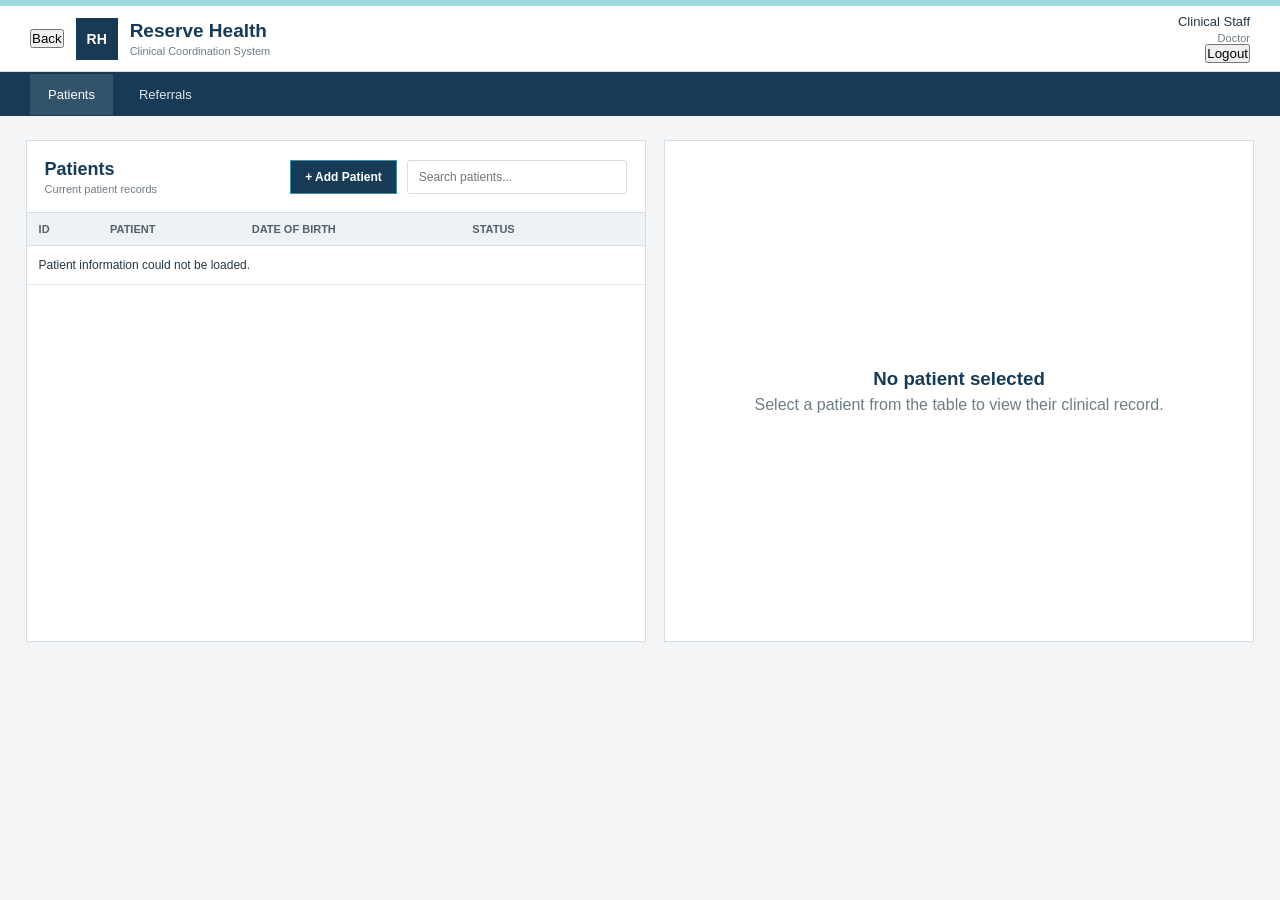
==== CODE/Frontend/index.html @ 4e0b673e "Expanded patient management with add, edit and validation features" ====
<!DOCTYPE html>
<html lang="en">

<head>
    <meta charset="UTF-8">
    <meta name="viewport" content="width=device-width, initial-scale=1.0">
    <title>Reserve Health</title>
    <link rel="stylesheet" href="styles.css">
</head>

<body>

<header class="topbar">

    <div class="topbar-left">

        <button
            class="back-button"
            onclick="history.back()"
            aria-label="Go back">
            Back
        </button>

        <div class="logo-box">
            RH
        </div>

        <div class="brand-details">
            <h1>Reserve Health</h1>
            <p>Clinical Coordination System</p>
        </div>

    </div>

    <div class="topbar-right">

        <div class="staff-details">
            <span class="staff-name">Clinical Staff</span>
            <span class="role">Doctor</span>
        </div>

        <button
            class="logout-button"
            onclick="logout()">
            Logout
        </button>

    </div>

</header>


<nav class="main-nav">
    <a href="#patients" class="active">Patients</a>
    <a href="#referrals">Referrals</a>
</nav>


<main class="app-layout">

    <section class="patient-panel">

        <div class="section-header">

            <div>
                <h2>Patients</h2>
                <p>Current patient records</p>
            </div>

            <div class="patient-tools">

                <button
                    id="add-patient-button"
                    class="add-patient-button"
                    type="button">
                    + Add Patient
                </button>

                <label
                    for="patient-search"
                    class="visually-hidden">
                    Search patients
                </label>

                <input
                    type="search"
                    id="patient-search"
                    placeholder="Search patients..."
                    aria-label="Search patients">

            </div>

        </div>


        <div class="table-container">

            <table class="patient-table">

                <thead>

                    <tr>
                        <th>ID</th>
                        <th>Patient</th>
                        <th>Date of Birth</th>
                        <th>Status</th>
                        <th></th>
                    </tr>

                </thead>

                <tbody id="patient-table-body">

                    <tr>

                        <td colspan="5" class="loading-row">
                            Loading patient records...
                        </td>

                    </tr>

                </tbody>

            </table>

        </div>

    </section>


    <section class="patient-record">

        <div id="patient-empty" class="empty-record">

            <h3>No patient selected</h3>

            <p>
                Select a patient from the table to view their clinical record.
            </p>

        </div>


        <div id="patient-details" class="hidden">

            <div class="patient-record-header">

                <div>

                    <p class="small-label">
                        Patient Record
                    </p>

                    <h2 id="detail-patient-name">
                        Patient Name
                    </h2>

                    <div class="patient-meta">

                        <span id="detail-patient-id">
                            Patient ID
                        </span>

                        <span id="detail-patient-dob">
                            Date of Birth
                        </span>

                    </div>

                </div>


                <div class="patient-header-actions">

                    <span
                        id="detail-patient-status"
                        class="status-badge">
                        Status
                    </span>

                    <div class="edit-menu">

                        <button
                            id="edit-patient-button"
                            class="edit-patient-button"
                            type="button">
                            Edit Patient
                        </button>

                        <div
                            id="edit-options"
                            class="edit-options hidden">

                            <button
                                type="button"
                                onclick="showEditSection('status')">
                                Status
                            </button>

                            <button
                                type="button"
                                onclick="showEditSection('history')">
                                Medical History
                            </button>

                            <button
                                type="button"
                                onclick="showEditSection('allergies')">
                                Allergies
                            </button>

                            <button
                                type="button"
                                onclick="closeEditOptions()">
                                Cancel
                            </button>

                        </div>

                    </div>

                </div>

            </div>


            <div class="record-tabs">

                <button
                    class="tab-button active"
                    data-tab="summary">
                    Summary
                </button>

                <button
                    class="tab-button"
                    data-tab="referrals">
                    Referrals
                </button>

            </div>


            <div
                class="tab-content active-tab"
                id="summary">

                <div class="record-grid">

                    <section class="record-section">

                        <h3>Medical History</h3>

                        <p id="detail-medical-history">
                            No medical history available.
                        </p>

                    </section>


                    <section class="record-section allergy-section">

                        <h3>Allergies</h3>

                        <p id="detail-allergies">
                            No allergy information available.
                        </p>

                    </section>

                </div>

            </div>


            <div
                class="tab-content"
                id="referrals">

                <section class="record-section">

                    <div class="record-section-heading">

                        <h3>Referral Information</h3>

                        <span class="pending-label">
                            Not connected
                        </span>

                    </div>

                    <p>
                        Referral information will appear here once
                        the referral workflow is connected.
                    </p>

                </section>

            </div>


            <div
                id="edit-status-section"
                class="edit-section hidden">

                <h3>Edit Status</h3>

                <label for="edit-status">
                    Patient status
                </label>

                <select
                    id="edit-status"
                    required>

                    <option value="Admitted">
                        Admitted
                    </option>

                    <option value="Active">
                        Active
                    </option>

                    <option value="Follow-up">
                        Follow-up
                    </option>

                </select>

                <div class="edit-actions">

                    <button
                        type="button"
                        onclick="savePatientField('status')">
                        Save
                    </button>

                    <button
                        type="button"
                        onclick="closeEditSection('status')">
                        Cancel
                    </button>

                </div>

            </div>


            <div
                id="edit-history-section"
                class="edit-section hidden">

                <h3>Edit Medical History</h3>

                <textarea
                    id="edit-medical-history"
                    maxlength="1000"
                    aria-label="Medical history">
                </textarea>

                <div class="edit-actions">

                    <button
                        type="button"
                        onclick="savePatientField('history')">
                        Save
                    </button>

                    <button
                        type="button"
                        onclick="closeEditSection('history')">
                        Cancel
                    </button>

                </div>

            </div>


            <div
                id="edit-allergies-section"
                class="edit-section hidden">

                <h3>Edit Allergies</h3>

                <textarea
                    id="edit-allergies"
                    maxlength="500"
                    aria-label="Allergies">
                </textarea>

                <div class="edit-actions">

                    <button
                        type="button"
                        onclick="savePatientField('allergies')">
                        Save
                    </button>

                    <button
                        type="button"
                        onclick="closeEditSection('allergies')">
                        Cancel
                    </button>

                </div>

            </div>

        </div>

    </section>

</main>


<div
    id="add-patient-modal"
    class="patient-modal hidden"
    role="dialog"
    aria-modal="true"
    aria-labelledby="add-patient-title">

    <div class="patient-modal-card">

        <div class="patient-modal-header">

            <div>
                <p class="small-label">
                    Patient Management
                </p>

                <h2 id="add-patient-title">
                    Add Patient
                </h2>
            </div>

            <button
                id="close-add-patient-button"
                class="modal-close-button"
                type="button"
                aria-label="Close add patient form">
                ×
            </button>

        </div>


        <div
            id="add-patient-message"
            class="form-message hidden">
        </div>


        <form id="add-patient-form" novalidate>

            <div class="patient-form-grid">

                <div class="form-field">

                    <label for="add-first-name">
                        First name
                        <span class="required-mark">*</span>
                    </label>

                    <input
                        id="add-first-name"
                        type="text"
                        maxlength="50"
                        autocomplete="off">

                </div>


                <div class="form-field">

                    <label for="add-last-name">
                        Last name
                        <span class="required-mark">*</span>
                    </label>

                    <input
                        id="add-last-name"
                        type="text"
                        maxlength="50"
                        autocomplete="off">

                </div>


                <div class="form-field">

                    <label for="add-date-of-birth">
                        Date of birth
                        <span class="required-mark">*</span>
                    </label>

                    <input
                        id="add-date-of-birth"
                        type="date">

                </div>


                <div class="form-field">

                    <label for="add-status">
                        Status
                    </label>

                    <select id="add-status">

                        <option value="Admitted">
                            Admitted
                        </option>

                        <option value="Active">
                            Active
                        </option>

                        <option value="Follow-up">
                            Follow-up
                        </option>

                    </select>

                </div>


                <div class="form-field full-form-field">

                    <label for="add-medical-history">
                        Medical history
                    </label>

                    <textarea
                        id="add-medical-history"
                        maxlength="1000"
                        placeholder="Enter relevant medical history"></textarea>

                    <div class="field-help">
                        Maximum 1000 characters
                    </div>

                </div>


                <div class="form-field full-form-field">

                    <label for="add-allergies">
                        Allergies
                    </label>

                    <textarea
                        id="add-allergies"
                        maxlength="500"
                        placeholder="Enter known allergies or leave blank"></textarea>

                    <div class="field-help">
                        Maximum 500 characters
                    </div>

                </div>

            </div>


            <div class="patient-modal-actions">

                <button
                    id="cancel-add-patient-button"
                    class="secondary-button"
                    type="button">
                    Cancel
                </button>

                <button
                    id="save-new-patient-button"
                    class="primary-button"
                    type="submit">
                    Save Patient
                </button>

            </div>

        </form>

    </div>

</div>


<script src="script.js"></script>

</body>

</html>
---- CODE/Frontend/styles.css ----
:root {
    --navy: #173b57;
    --blue: #3d8ead;
    --teal: #9bd9de;
    --background: #f3f5f7;
    --white: #ffffff;
    --border: #d6dde2;
    --text: #243746;
    --muted: #6e7c86;
    --light-blue: #edf5f7;
    --warning: #c58b27;
    --danger: #b54c4c;
}


* {
    margin: 0;
    padding: 0;
    box-sizing: border-box;
}


body {
    font-family: Arial, Helvetica, sans-serif;
    background: var(--background);
    color: var(--text);
}


/* TOP BAR */

.topbar {
    height: 72px;

    display: flex;
    justify-content: space-between;
    align-items: center;

    padding: 0 30px;

    background: var(--white);

    border-top: 6px solid var(--teal);
    border-bottom: 1px solid var(--border);
}


.topbar-left {
    display: flex;
    align-items: center;

    gap: 12px;
}


.logo-box {
    width: 42px;
    height: 42px;

    display: flex;
    align-items: center;
    justify-content: center;

    background: var(--navy);
    color: var(--white);

    font-weight: bold;
    font-size: 14px;
}


.topbar h1 {
    color: var(--navy);

    font-size: 19px;
}


.topbar p {
    margin-top: 3px;

    color: var(--muted);

    font-size: 11px;
}


.topbar-right {
    text-align: right;

    font-size: 13px;
}


.topbar-right .role {
    display: block;

    margin-top: 3px;

    color: var(--muted);

    font-size: 11px;
}


/* NAV */

.main-nav {
    height: 44px;

    display: flex;
    align-items: center;

    gap: 8px;

    padding: 0 30px;

    background: var(--navy);
}


.main-nav a {
    padding: 13px 18px;

    color: #dce6eb;

    text-decoration: none;

    font-size: 13px;
}


.main-nav a:hover,
.main-nav a.active {
    background: rgba(255, 255, 255, 0.12);

    color: var(--white);
}


/* MAIN APP */

.app-layout {
    width: min(1450px, 96%);

    margin: 24px auto;

    display: grid;

    grid-template-columns: 1.05fr 1fr;

    gap: 18px;
}


/* PATIENT LIST */

.patient-panel,
.patient-record {
    background: var(--white);

    border: 1px solid var(--border);
}


.section-header {
    min-height: 72px;

    display: flex;
    align-items: center;
    justify-content: space-between;

    gap: 20px;

    padding: 16px 18px;

    border-bottom: 1px solid var(--border);
}


.section-header h2 {
    color: var(--navy);

    font-size: 18px;
}


.section-header p {
    margin-top: 3px;

    color: var(--muted);

    font-size: 11px;
}


.section-header input {
    width: 220px;

    padding: 9px 11px;

    border: 1px solid var(--border);
    border-radius: 3px;

    font-size: 12px;

    outline: none;
}


.section-header input:focus {
    border-color: var(--blue);
}


.table-container {
    overflow-x: auto;
}


.patient-table {
    width: 100%;

    border-collapse: collapse;
}


.patient-table th {
    padding: 10px 12px;

    background: #eef2f4;

    border-bottom: 1px solid var(--border);

    color: #52616b;

    text-align: left;

    font-size: 11px;
    font-weight: bold;

    text-transform: uppercase;
}


.patient-table td {
    padding: 12px;

    border-bottom: 1px solid #e7ebee;

    font-size: 12px;
}


.patient-table tbody tr:hover {
    background: #f7fafb;
}


.patient-table tbody tr.selected-row {
    background: var(--light-blue);
}


.status-pill {
    display: inline-block;

    padding: 4px 7px;

    background: var(--light-blue);
    color: var(--navy);

    border: 1px solid #c9dce2;

    font-size: 10px;
    font-weight: bold;
}


.view-button {
    padding: 6px 10px;

    border: 1px solid var(--blue);

    background: var(--white);
    color: var(--blue);

    cursor: pointer;

    font-size: 11px;
}


.view-button:hover {
    background: var(--blue);
    color: var(--white);
}


.loading-row {
    text-align: center;

    color: var(--muted);
}


/* PATIENT RECORD */

.patient-record {
    min-height: 500px;
}


.empty-record {
    min-height: 500px;

    display: flex;
    flex-direction: column;
    justify-content: center;
    align-items: center;

    text-align: center;

    color: var(--muted);
}


.empty-record h3 {
    margin-bottom: 6px;

    color: var(--navy);
}


.hidden {
    display: none;
}


.patient-record-header {
    display: flex;
    justify-content: space-between;
    align-items: flex-start;

    padding: 20px;

    border-bottom: 1px solid var(--border);
}


.small-label {
    margin-bottom: 5px;

    color: var(--muted);

    font-size: 10px;
    font-weight: bold;

    text-transform: uppercase;
}


.patient-record-header h2 {
    color: var(--navy);

    font-size: 22px;
}


.patient-meta {
    display: flex;

    gap: 18px;

    margin-top: 8px;

    color: var(--muted);

    font-size: 11px;
}


.status-badge {
    padding: 6px 9px;

    background: var(--light-blue);
    color: var(--navy);

    border: 1px solid #c9dce2;

    font-size: 10px;
    font-weight: bold;
}


/* TABS */

.record-tabs {
    display: flex;

    padding: 0 18px;

    border-bottom: 1px solid var(--border);

    background: #fafbfc;
}


.tab-button {
    padding: 12px 16px;

    border: none;
    border-bottom: 3px solid transparent;

    background: transparent;

    color: var(--muted);

    cursor: pointer;

    font-size: 12px;
}


.tab-button.active {
    border-bottom-color: var(--blue);

    color: var(--navy);

    font-weight: bold;
}


/* CLINICAL SECTIONS */

.record-grid {
    display: grid;

    grid-template-columns: 1fr 1fr;

    gap: 14px;

    padding: 18px;
}


.record-section {
    min-height: 140px;

    padding: 16px;

    border: 1px solid var(--border);

    background: var(--white);
}


.record-section h3 {
    margin-bottom: 10px;

    color: var(--navy);

    font-size: 13px;
}


.record-section p {
    color: #4e5c65;

    font-size: 12px;

    line-height: 1.6;
}


.allergy-section {
    border-left: 4px solid var(--warning);
}


.full-width {
    grid-column: 1 / -1;
}


.record-section-heading {
    display: flex;
    justify-content: space-between;
    align-items: center;
}


.pending-label {
    padding: 4px 7px;

    background: #f4f4f4;

    color: var(--muted);

    border: 1px solid var(--border);

    font-size: 9px;
    font-weight: bold;
}


/* RESPONSIVE */

@media (max-width: 950px) {

    .app-layout {
        grid-template-columns: 1fr;
    }

}


@media (max-width: 600px) {

    .topbar-right {
        display: none;
    }

    .section-header {
        align-items: stretch;
        flex-direction: column;
    }

    .section-header input {
        width: 100%;
    }

    .record-grid {
        grid-template-columns: 1fr;
    }

    .tab-content {
    display: none;
}


.tab-content.active-tab {
    display: block;
}

.back-button {
    width: 32px;
    height: 32px;

    border: 1px solid var(--border);

    background: var(--white);
    color: var(--navy);

    cursor: pointer;

    font-size: 18px;
}


.back-button:hover {
    background: var(--light-blue);
}

.topbar-right {
    display: flex;
    align-items: center;
    gap: 16px;
}


.staff-details {
    display: flex;
    flex-direction: column;

    text-align: right;
}


.logout-button {
    padding: 7px 12px;

    border: 1px solid var(--border);

    background: var(--white);
    color: var(--navy);

    cursor: pointer;

    font-size: 11px;
}


.logout-button:hover {
    background: var(--light-blue);

    border-color: var(--blue);
}

    .about-content h2,
    .features > h2 {
        font-size: 36px;
    }
}

/* Referral page */
.referral-page {
    background-color: #FFD6A3;
    min-height: 100vh;
    padding: 50px 20px;
}

/* Referral form */
.referral-card {
    max-width: 600px;
    margin: 0 auto 40px;
    background-color: #E8D7C3;
    padding: 30px;
    border-radius: 18px;
}

.referral-card h1 {
    color: #826849;
    text-align: center;
    margin-bottom: 10px;
}

.referral-card h2 {
    color: #4F473C;
    text-align: center;
    margin-bottom: 25px;
}

.referral-card label {
    display: block;
    color: #4F473C;
    margin-top: 15px;
    margin-bottom: 5px;
}

.referral-card textarea,
.referral-card select {
    width: 100%;
    padding: 10px;
    border: 1px solid #826849;
    border-radius: 8px;
    box-sizing: border-box;
}

.referral-card textarea {
    min-height: 100px;
}

.referral-card button {
    width: 100%;
    padding: 12px;
    margin-top: 20px;
    background-color: #826849;
    color: white;
    border: none;
    border-radius: 8px;
    cursor: pointer;
}

/* Referral message */
#referralMessage {
    margin-top: 15px;
    text-align: center;
}

/* Referral list */
.referral-list-section {
    max-width: 600px;
    margin: 0 auto;
    background-color: #E8D7C3;
    padding: 30px;
    border-radius: 18px;
}

.referral-list-section h2 {
    color: #826849;
    margin-bottom: 20px;
}

.referral-item {
    background-color: white;
    padding: 15px;
    margin-bottom: 10px;
    border-radius: 8px;
}

.patient-header-actions {
    display: flex;
    align-items: center;
    gap: 12px;
}

.edit-menu {
    position: relative;
}

.edit-patient-button {
    padding: 8px 14px;
    border: 1px solid #3d8ead;
    background: white;
    color: #173b57;
    cursor: pointer;
    font-size: 14px;
}

.edit-patient-button:hover {
    background: #f3f5f7;
}

.edit-options {
    position: absolute;
    top: 42px;
    right: 0;
    width: 180px;
    background: white;
    border: 1px solid #cfd8df;
    padding: 6px;
    z-index: 20;
    box-shadow: 0 3px 8px rgba(0, 0, 0, 0.12);
}

.edit-options button {
    display: block;
    width: 100%;
    padding: 9px 10px;
    border: none;
    background: white;
    text-align: left;
    cursor: pointer;
    color: #173b57;
}

.edit-options button:hover {
    background: #eef4f7;
}

.edit-section {
    margin: 18px 24px;
    padding: 18px;
    border: 1px solid #d5dde3;
    background: #f8fafb;
}

.edit-section h3 {
    margin-bottom: 12px;
    color: #173b57;
}

.edit-section select,
.edit-section textarea {
    width: 100%;
    padding: 10px;
    border: 1px solid #b8c5ce;
    font-size: 14px;
}

.edit-section textarea {
    min-height: 100px;
    resize: vertical;
}

.edit-actions {
    margin-top: 12px;
    display: flex;
    gap: 8px;
}

.edit-actions button {
    padding: 8px 14px;
    border: 1px solid #3d8ead;
    background: white;
    color: #173b57;
    cursor: pointer;
}

.edit-actions button:hover {
    background: #eef4f7;
}

.visually-hidden {
    position: absolute;
    width: 1px;
    height: 1px;
    padding: 0;
    margin: -1px;
    overflow: hidden;
    clip: rect(0, 0, 0, 0);
    white-space: nowrap;
    border: 0;
}


.patient-tools {
    display: flex;
    align-items: center;
    gap: 10px;
}


.add-patient-button {
    padding: 9px 14px;

    border: 1px solid var(--blue);

    background: var(--navy);
    color: var(--white);

    cursor: pointer;

    font-size: 12px;
    font-weight: bold;
}


.add-patient-button:hover {
    background: var(--blue);
}


.patient-modal {
    position: fixed;

    inset: 0;

    z-index: 1000;

    display: flex;

    align-items: center;
    justify-content: center;

    padding: 24px;

    background: rgba(20, 36, 48, 0.45);
}


.patient-modal.hidden {
    display: none;
}


.patient-modal-card {
    width: min(620px, 100%);

    max-height: 90vh;

    overflow-y: auto;

    background: var(--white);

    border: 1px solid var(--border);

    box-shadow:
        0 12px 35px
        rgba(0, 0, 0, 0.22);
}


.patient-modal-header {
    display: flex;

    align-items: flex-start;
    justify-content: space-between;

    padding: 18px 20px;

    border-bottom:
        1px solid var(--border);
}


.patient-modal-header h2 {
    margin-top: 2px;

    color: var(--navy);

    font-size: 20px;
}


.modal-close-button {
    width: 32px;
    height: 32px;

    border: 1px solid var(--border);

    background: var(--white);
    color: var(--navy);

    cursor: pointer;

    font-size: 20px;
    line-height: 1;
}


.modal-close-button:hover {
    background: var(--light-blue);
}


#add-patient-form {
    padding: 20px;
}


.patient-form-grid {
    display: grid;

    grid-template-columns:
        1fr 1fr;

    gap: 16px;
}


.form-field {
    display: flex;

    flex-direction: column;

    gap: 6px;
}


.full-form-field {
    grid-column: 1 / -1;
}


.form-field label {
    color: var(--text);

    font-size: 12px;
    font-weight: bold;
}


.required-mark {
    color: var(--danger);
}


.form-field input,
.form-field select,
.form-field textarea {
    width: 100%;

    padding: 9px 10px;

    border:
        1px solid #b8c5ce;

    background: var(--white);

    color: var(--text);

    font-family:
        Arial,
        Helvetica,
        sans-serif;

    font-size: 12px;

    outline: none;
}


.form-field input:focus,
.form-field select:focus,
.form-field textarea:focus {
    border-color:
        var(--blue);

    box-shadow:
        0 0 0 2px
        rgba(61, 142, 173, 0.12);
}


.form-field textarea {
    min-height: 75px;

    resize: vertical;
}


.field-help {
    color: var(--muted);

    font-size: 10px;

    text-align: right;
}


.patient-modal-actions {
    display: flex;

    justify-content: flex-end;

    gap: 10px;

    margin-top: 20px;

    padding-top: 16px;

    border-top:
        1px solid var(--border);
}


.primary-button,
.secondary-button {
    padding: 9px 16px;

    cursor: pointer;

    font-size: 12px;
}


.primary-button {
    border:
        1px solid var(--navy);

    background:
        var(--navy);

    color:
        var(--white);
}


.primary-button:hover {
    background:
        var(--blue);

    border-color:
        var(--blue);
}


.primary-button:disabled {
    opacity: 0.55;

    cursor: not-allowed;
}


.secondary-button {
    border:
        1px solid var(--border);

    background:
        var(--white);

    color:
        var(--navy);
}


.secondary-button:hover {
    background:
        var(--light-blue);
}


.form-message {
    margin:
        16px 20px 0;

    padding:
        10px 12px;

    border:
        1px solid var(--border);

    font-size:
        12px;
}


.form-message.error {
    border-color:
        #d8aaaa;

    background:
        #fff3f3;

    color:
        #8e3535;
}


.form-message.success {
    border-color:
        #9bcbb3;

    background:
        #f0faf5;

    color:
        #256143;
}


.form-message.hidden {
    display: none;
}


@media (max-width: 650px) {

    .patient-form-grid {
        grid-template-columns:
            1fr;
    }


    .full-form-field {
        grid-column:
            auto;
    }


    .patient-tools {
        width: 100%;

        flex-direction:
            column;

        align-items:
            stretch;
    }


    .add-patient-button {
        width: 100%;
    }

}
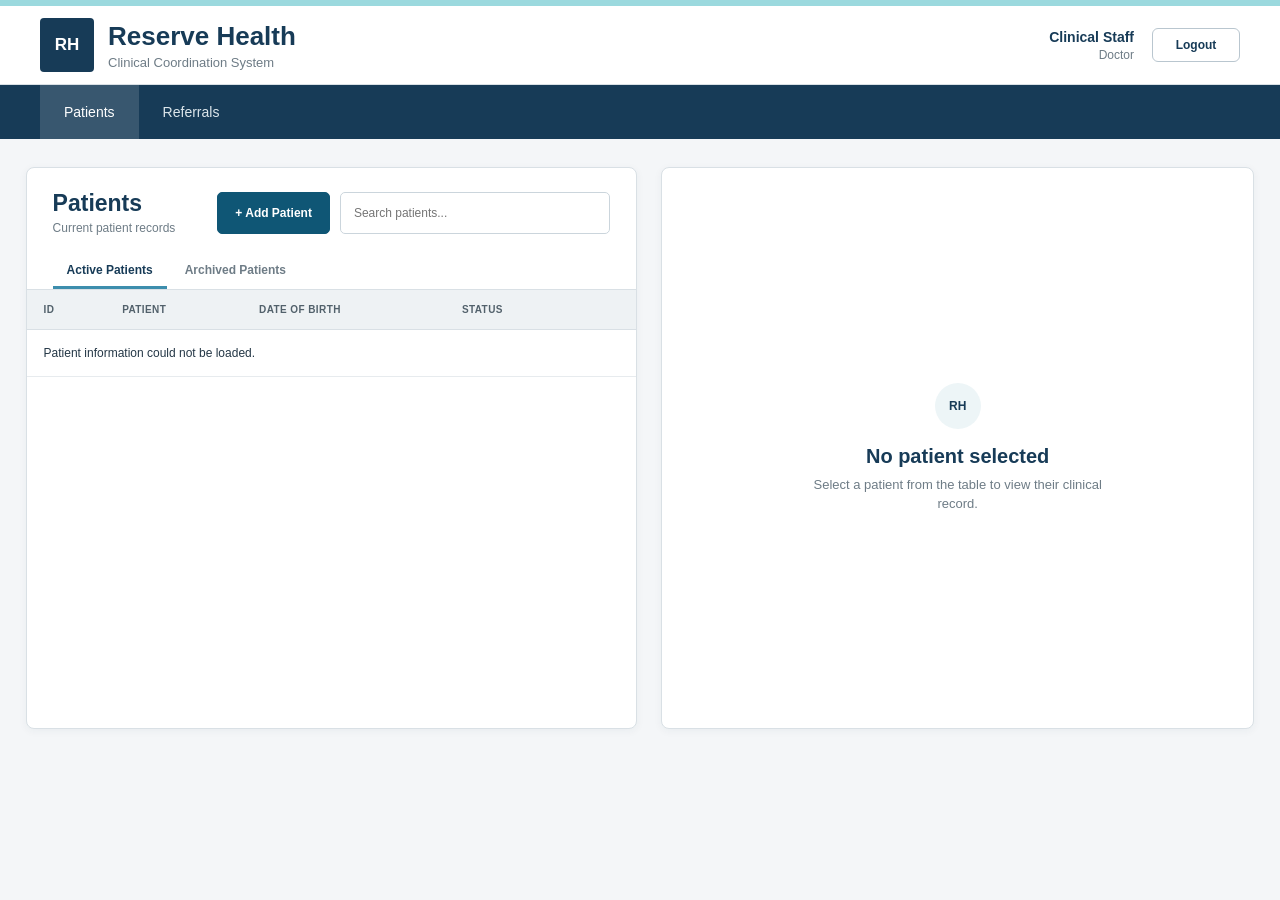
==== commit a314fb2b: "Completed patient management with location archive restore and UI improvements, will fromat and orga" ====
--- a/CODE/Frontend/index.html
+++ b/CODE/Frontend/index.html
@@ -14,13 +14,6 @@
 
     <div class="topbar-left">
 
-        <button
-            class="back-button"
-            onclick="history.back()"
-            aria-label="Go back">
-            Back
-        </button>
-
         <div class="logo-box">
             RH
         </div>
@@ -51,8 +44,8 @@
 
 
 <nav class="main-nav">
-    <a href="#patients" class="active">Patients</a>
-    <a href="#referrals">Referrals</a>
+    <a href="index.html" class="active">Patients</a>
+    <a href="referrals.html">Referrals</a>
 </nav>
 
 
@@ -62,31 +55,58 @@
 
         <div class="section-header">
 
-            <div>
-                <h2>Patients</h2>
-                <p>Current patient records</p>
-            </div>
-
-            <div class="patient-tools">
+            <div class="patient-header-top">
+
+                <div class="patient-heading">
+                    <h2>Patients</h2>
+
+                    <p id="patient-list-description">
+                        Current patient records
+                    </p>
+                </div>
+
+
+                <div class="patient-tools">
+
+                    <button
+                        id="add-patient-button"
+                        class="add-patient-button"
+                        type="button">
+                        + Add Patient
+                    </button>
+
+                    <label
+                        for="patient-search"
+                        class="visually-hidden">
+                        Search patients
+                    </label>
+
+                    <input
+                        type="search"
+                        id="patient-search"
+                        placeholder="Search patients..."
+                        aria-label="Search patients">
+
+                </div>
+
+            </div>
+
+
+            <div class="patient-list-tabs">
 
                 <button
-                    id="add-patient-button"
-                    class="add-patient-button"
+                    id="active-patients-button"
+                    class="patient-list-tab active"
                     type="button">
-                    + Add Patient
+                    Active Patients
                 </button>
 
-                <label
-                    for="patient-search"
-                    class="visually-hidden">
-                    Search patients
-                </label>
-
-                <input
-                    type="search"
-                    id="patient-search"
-                    placeholder="Search patients..."
-                    aria-label="Search patients">
+                <button
+                    id="archived-patients-button"
+                    class="patient-list-tab"
+                    type="button">
+                    Archived Patients
+                </button>
 
             </div>
 
@@ -112,11 +132,11 @@
                 <tbody id="patient-table-body">
 
                     <tr>
-
-                        <td colspan="5" class="loading-row">
+                        <td
+                            colspan="5"
+                            class="loading-row">
                             Loading patient records...
                         </td>
-
                     </tr>
 
                 </tbody>
@@ -130,7 +150,13 @@
 
     <section class="patient-record">
 
-        <div id="patient-empty" class="empty-record">
+        <div
+            id="patient-empty"
+            class="empty-record">
+
+            <div class="empty-record-icon">
+                RH
+            </div>
 
             <h3>No patient selected</h3>
 
@@ -141,7 +167,9 @@
         </div>
 
 
-        <div id="patient-details" class="hidden">
+        <div
+            id="patient-details"
+            class="hidden">
 
             <div class="patient-record-header">
 
@@ -163,6 +191,10 @@
 
                         <span id="detail-patient-dob">
                             Date of Birth
+                        </span>
+
+                        <span id="detail-patient-location">
+                            Location
                         </span>
 
                     </div>
@@ -177,6 +209,7 @@
                         class="status-badge">
                         Status
                     </span>
+
 
                     <div class="edit-menu">
 
@@ -187,6 +220,7 @@
                             Edit Patient
                         </button>
 
+
                         <div
                             id="edit-options"
                             class="edit-options hidden">
@@ -199,6 +233,12 @@
 
                             <button
                                 type="button"
+                                onclick="showEditSection('location')">
+                                Location
+                            </button>
+
+                            <button
+                                type="button"
                                 onclick="showEditSection('history')">
                                 Medical History
                             </button>
@@ -219,6 +259,14 @@
 
                     </div>
 
+
+                    <button
+                        id="archive-patient-button"
+                        class="archive-patient-button"
+                        type="button">
+                        Archive Patient
+                    </button>
+
                 </div>
 
             </div>
@@ -249,7 +297,9 @@
 
                     <section class="record-section">
 
-                        <h3>Medical History</h3>
+                        <h3>
+                            Medical History
+                        </h3>
 
                         <p id="detail-medical-history">
                             No medical history available.
@@ -260,7 +310,9 @@
 
                     <section class="record-section allergy-section">
 
-                        <h3>Allergies</h3>
+                        <h3>
+                            Allergies
+                        </h3>
 
                         <p id="detail-allergies">
                             No allergy information available.
@@ -277,22 +329,21 @@
                 class="tab-content"
                 id="referrals">
 
-                <section class="record-section">
-
-                    <div class="record-section-heading">
-
-                        <h3>Referral Information</h3>
-
-                        <span class="pending-label">
-                            Not connected
-                        </span>
-
-                    </div>
+                <section class="referral-summary">
+
+                    <h3>
+                        Referral Information
+                    </h3>
 
                     <p>
-                        Referral information will appear here once
-                        the referral workflow is connected.
+                        View and manage referrals for this patient.
                     </p>
+
+                    <a
+                        href="referrals.html"
+                        class="view-button">
+                        Open Referrals
+                    </a>
 
                 </section>
 
@@ -303,7 +354,9 @@
                 id="edit-status-section"
                 class="edit-section hidden">
 
-                <h3>Edit Status</h3>
+                <h3>
+                    Edit Status
+                </h3>
 
                 <label for="edit-status">
                     Patient status
@@ -327,6 +380,7 @@
 
                 </select>
 
+
                 <div class="edit-actions">
 
                     <button
@@ -347,10 +401,49 @@
 
 
             <div
+                id="edit-location-section"
+                class="edit-section hidden">
+
+                <h3>
+                    Edit Location
+                </h3>
+
+                <label for="edit-location">
+                    Patient location
+                </label>
+
+                <input
+                    id="edit-location"
+                    type="text"
+                    maxlength="100"
+                    placeholder="e.g. Ward 3B">
+
+                <div class="edit-actions">
+
+                    <button
+                        type="button"
+                        onclick="savePatientField('location')">
+                        Save
+                    </button>
+
+                    <button
+                        type="button"
+                        onclick="closeEditSection('location')">
+                        Cancel
+                    </button>
+
+                </div>
+
+            </div>
+
+
+            <div
                 id="edit-history-section"
                 class="edit-section hidden">
 
-                <h3>Edit Medical History</h3>
+                <h3>
+                    Edit Medical History
+                </h3>
 
                 <textarea
                     id="edit-medical-history"
@@ -381,7 +474,9 @@
                 id="edit-allergies-section"
                 class="edit-section hidden">
 
-                <h3>Edit Allergies</h3>
+                <h3>
+                    Edit Allergies
+                </h3>
 
                 <textarea
                     id="edit-allergies"
@@ -426,6 +521,7 @@
         <div class="patient-modal-header">
 
             <div>
+
                 <p class="small-label">
                     Patient Management
                 </p>
@@ -433,6 +529,7 @@
                 <h2 id="add-patient-title">
                     Add Patient
                 </h2>
+
             </div>
 
             <button
@@ -452,9 +549,12 @@
         </div>
 
 
-        <form id="add-patient-form" novalidate>
+        <form
+            id="add-patient-form"
+            novalidate>
 
             <div class="patient-form-grid">
+
 
                 <div class="form-field">
 
@@ -529,6 +629,21 @@
 
                 <div class="form-field full-form-field">
 
+                    <label for="add-location">
+                        Location
+                    </label>
+
+                    <input
+                        id="add-location"
+                        type="text"
+                        maxlength="100"
+                        placeholder="e.g. Ward 3B">
+
+                </div>
+
+
+                <div class="form-field full-form-field">
+
                     <label for="add-medical-history">
                         Medical history
                     </label>
@@ -536,7 +651,8 @@
                     <textarea
                         id="add-medical-history"
                         maxlength="1000"
-                        placeholder="Enter relevant medical history"></textarea>
+                        placeholder="Enter relevant medical history">
+                    </textarea>
 
                     <div class="field-help">
                         Maximum 1000 characters
@@ -554,7 +670,8 @@
                     <textarea
                         id="add-allergies"
                         maxlength="500"
-                        placeholder="Enter known allergies or leave blank"></textarea>
+                        placeholder="Enter known allergies or leave blank">
+                    </textarea>
 
                     <div class="field-help">
                         Maximum 500 characters
--- a/CODE/Frontend/styles.css
+++ b/CODE/Frontend/styles.css
@@ -1,10 +1,11 @@
 :root {
     --navy: #173b57;
+    --navy-dark: #102f45;
     --blue: #3d8ead;
     --teal: #9bd9de;
-    --background: #f3f5f7;
+    --background: #f4f6f8;
     --white: #ffffff;
-    --border: #d6dde2;
+    --border: #d9e0e5;
     --text: #243746;
     --muted: #6e7c86;
     --light-blue: #edf5f7;
@@ -27,189 +28,330 @@
 }
 
 
-/* TOP BAR */
+button,
+input,
+select,
+textarea {
+    font-family: inherit;
+}
+
 
 .topbar {
-    height: 72px;
-
+    min-height: 78px;
+
+    display: flex;
+    align-items: center;
+    justify-content: space-between;
+
+    padding: 12px 40px;
+
+    background: var(--white);
+
+    border-top: 6px solid var(--teal);
+    border-bottom: 1px solid var(--border);
+}
+
+
+.topbar-left {
+    display: flex;
+    align-items: center;
+
+    gap: 14px;
+}
+
+
+.logo-box {
+    width: 54px;
+    height: 54px;
+
+    display: flex;
+    align-items: center;
+    justify-content: center;
+
+    background: var(--navy);
+    color: var(--white);
+
+    font-size: 17px;
+    font-weight: 700;
+
+    border-radius: 4px;
+}
+
+
+.brand-details h1 {
+    color: var(--navy);
+
+    font-size: 26px;
+    font-weight: 700;
+}
+
+
+.brand-details p {
+    margin-top: 3px;
+
+    color: var(--muted);
+
+    font-size: 13px;
+}
+
+
+.topbar-right {
+    display: flex;
+    align-items: center;
+
+    gap: 18px;
+}
+
+
+.staff-details {
+    display: flex;
+    flex-direction: column;
+
+    text-align: right;
+}
+
+
+.staff-name {
+    color: var(--navy);
+
+    font-size: 14px;
+    font-weight: 600;
+}
+
+
+.role {
+    margin-top: 3px;
+
+    color: var(--muted);
+
+    font-size: 12px;
+}
+
+
+.logout-button {
+    min-width: 88px;
+
+    padding: 9px 14px;
+
+    border: 1px solid #b9c6cf;
+    border-radius: 6px;
+
+    background: var(--white);
+    color: var(--navy);
+
+    font-size: 12px;
+    font-weight: 600;
+
+    cursor: pointer;
+}
+
+
+.logout-button:hover {
+    background: var(--light-blue);
+    border-color: var(--blue);
+}
+
+
+.main-nav {
+    height: 54px;
+
+    display: flex;
+    align-items: stretch;
+
+    padding: 0 40px;
+
+    background: var(--navy);
+}
+
+
+.main-nav a {
+    display: flex;
+    align-items: center;
+
+    padding: 0 24px;
+
+    color: #dce6eb;
+
+    text-decoration: none;
+
+    font-size: 14px;
+}
+
+
+.main-nav a:hover {
+    background: rgba(255, 255, 255, 0.08);
+    color: var(--white);
+}
+
+
+.main-nav a.active {
+    background: rgba(255, 255, 255, 0.14);
+    color: var(--white);
+}
+
+
+.app-layout {
+    width: min(1500px, 96%);
+
+    margin: 28px auto;
+
+    display: grid;
+
+    grid-template-columns:
+        minmax(580px, 1.03fr)
+        minmax(520px, 1fr);
+
+    gap: 24px;
+}
+
+
+.patient-panel,
+.patient-record {
+    background: var(--white);
+
+    border: 1px solid var(--border);
+    border-radius: 8px;
+
+    overflow: hidden;
+
+    box-shadow:
+        0 2px 8px
+        rgba(23, 59, 87, 0.05);
+}
+
+
+.section-header {
+    padding: 22px 26px 0;
+
+    border-bottom: 1px solid var(--border);
+}
+
+
+.patient-header-top {
     display: flex;
     justify-content: space-between;
     align-items: center;
 
-    padding: 0 30px;
-
-    background: var(--white);
-
-    border-top: 6px solid var(--teal);
-    border-bottom: 1px solid var(--border);
-}
-
-
-.topbar-left {
+    gap: 24px;
+}
+
+
+.patient-heading {
+    flex-shrink: 0;
+}
+
+
+.section-header h2 {
+    color: var(--navy);
+
+    font-size: 23px;
+    font-weight: 700;
+}
+
+
+.section-header p {
+    margin-top: 4px;
+
+    color: var(--muted);
+
+    font-size: 12px;
+}
+
+
+.patient-tools {
     display: flex;
     align-items: center;
 
-    gap: 12px;
-}
-
-
-.logo-box {
-    width: 42px;
+    gap: 10px;
+}
+
+
+.add-patient-button {
     height: 42px;
 
-    display: flex;
-    align-items: center;
-    justify-content: center;
-
-    background: var(--navy);
+    padding: 0 17px;
+
+    border: 1px solid #0f5675;
+    border-radius: 5px;
+
+    background: #0f5675;
     color: var(--white);
 
-    font-weight: bold;
-    font-size: 14px;
-}
-
-
-.topbar h1 {
-    color: var(--navy);
-
-    font-size: 19px;
-}
-
-
-.topbar p {
-    margin-top: 3px;
-
+    cursor: pointer;
+
+    white-space: nowrap;
+
+    font-size: 12px;
+    font-weight: 700;
+}
+
+
+.add-patient-button:hover {
+    background: #0b435c;
+}
+
+
+#patient-search {
+    width: 270px;
+    height: 42px;
+
+    padding: 0 13px;
+
+    border: 1px solid #cbd5dc;
+    border-radius: 5px;
+
+    background: var(--white);
+    color: var(--text);
+
+    font-size: 12px;
+
+    outline: none;
+}
+
+
+#patient-search:focus {
+    border-color: var(--blue);
+
+    box-shadow:
+        0 0 0 2px
+        rgba(61, 142, 173, 0.12);
+}
+
+
+.patient-list-tabs {
+    display: flex;
+
+    gap: 4px;
+
+    margin-top: 18px;
+}
+
+
+.patient-list-tab {
+    padding: 10px 14px 9px;
+
+    border: none;
+    border-bottom: 3px solid transparent;
+
+    background: transparent;
     color: var(--muted);
 
-    font-size: 11px;
-}
-
-
-.topbar-right {
-    text-align: right;
-
-    font-size: 13px;
-}
-
-
-.topbar-right .role {
-    display: block;
-
-    margin-top: 3px;
-
-    color: var(--muted);
-
-    font-size: 11px;
-}
-
-
-/* NAV */
-
-.main-nav {
-    height: 44px;
-
-    display: flex;
-    align-items: center;
-
-    gap: 8px;
-
-    padding: 0 30px;
-
-    background: var(--navy);
-}
-
-
-.main-nav a {
-    padding: 13px 18px;
-
-    color: #dce6eb;
-
-    text-decoration: none;
-
-    font-size: 13px;
-}
-
-
-.main-nav a:hover,
-.main-nav a.active {
-    background: rgba(255, 255, 255, 0.12);
-
-    color: var(--white);
-}
-
-
-/* MAIN APP */
-
-.app-layout {
-    width: min(1450px, 96%);
-
-    margin: 24px auto;
-
-    display: grid;
-
-    grid-template-columns: 1.05fr 1fr;
-
-    gap: 18px;
-}
-
-
-/* PATIENT LIST */
-
-.patient-panel,
-.patient-record {
-    background: var(--white);
-
-    border: 1px solid var(--border);
-}
-
-
-.section-header {
-    min-height: 72px;
-
-    display: flex;
-    align-items: center;
-    justify-content: space-between;
-
-    gap: 20px;
-
-    padding: 16px 18px;
-
-    border-bottom: 1px solid var(--border);
-}
-
-
-.section-header h2 {
-    color: var(--navy);
-
-    font-size: 18px;
-}
-
-
-.section-header p {
-    margin-top: 3px;
-
-    color: var(--muted);
-
-    font-size: 11px;
-}
-
-
-.section-header input {
-    width: 220px;
-
-    padding: 9px 11px;
-
-    border: 1px solid var(--border);
-    border-radius: 3px;
+    cursor: pointer;
 
     font-size: 12px;
-
-    outline: none;
-}
-
-
-.section-header input:focus {
-    border-color: var(--blue);
+    font-weight: 600;
+}
+
+
+.patient-list-tab:hover {
+    color: var(--navy);
+}
+
+
+.patient-list-tab.active {
+    border-bottom-color: var(--blue);
+
+    color: var(--navy);
 }
 
 
@@ -226,7 +368,7 @@
 
 
 .patient-table th {
-    padding: 10px 12px;
+    padding: 14px 17px;
 
     background: #eef2f4;
 
@@ -236,56 +378,60 @@
 
     text-align: left;
 
-    font-size: 11px;
-    font-weight: bold;
+    font-size: 10px;
+    font-weight: 700;
 
     text-transform: uppercase;
+    letter-spacing: 0.04em;
 }
 
 
 .patient-table td {
-    padding: 12px;
+    padding: 16px 17px;
 
     border-bottom: 1px solid #e7ebee;
 
     font-size: 12px;
+
+    vertical-align: middle;
 }
 
 
 .patient-table tbody tr:hover {
-    background: #f7fafb;
-}
-
-
-.patient-table tbody tr.selected-row {
-    background: var(--light-blue);
+    background: #f8fafb;
 }
 
 
 .status-pill {
     display: inline-block;
 
-    padding: 4px 7px;
+    padding: 5px 8px;
+
+    border: 1px solid #c9dce2;
+    border-radius: 4px;
 
     background: var(--light-blue);
     color: var(--navy);
 
-    border: 1px solid #c9dce2;
-
     font-size: 10px;
-    font-weight: bold;
+    font-weight: 700;
 }
 
 
 .view-button {
-    padding: 6px 10px;
+    display: inline-block;
+
+    padding: 7px 12px;
 
     border: 1px solid var(--blue);
+    border-radius: 5px;
 
     background: var(--white);
     color: var(--blue);
 
     cursor: pointer;
+
+    text-decoration: none;
 
     font-size: 11px;
 }
@@ -304,36 +450,61 @@
 }
 
 
-/* PATIENT RECORD */
-
 .patient-record {
-    min-height: 500px;
+    min-height: 560px;
 }
 
 
 .empty-record {
-    min-height: 500px;
+    min-height: 560px;
 
     display: flex;
     flex-direction: column;
     justify-content: center;
     align-items: center;
 
+    padding: 40px;
+
     text-align: center;
 
     color: var(--muted);
 }
 
 
+.empty-record-icon {
+    width: 46px;
+    height: 46px;
+
+    display: flex;
+    align-items: center;
+    justify-content: center;
+
+    margin-bottom: 16px;
+
+    border-radius: 50%;
+
+    background: var(--light-blue);
+    color: var(--navy);
+
+    font-size: 12px;
+    font-weight: 700;
+}
+
+
 .empty-record h3 {
-    margin-bottom: 6px;
-
-    color: var(--navy);
-}
-
-
-.hidden {
-    display: none;
+    margin-bottom: 7px;
+
+    color: var(--navy);
+
+    font-size: 20px;
+}
+
+
+.empty-record p {
+    max-width: 330px;
+
+    font-size: 13px;
+    line-height: 1.5;
 }
 
 
@@ -342,7 +513,9 @@
     justify-content: space-between;
     align-items: flex-start;
 
-    padding: 20px;
+    gap: 18px;
+
+    padding: 24px 26px;
 
     border-bottom: 1px solid var(--border);
 }
@@ -353,52 +526,161 @@
 
     color: var(--muted);
 
+    font-size: 9px;
+    font-weight: 700;
+
+    text-transform: uppercase;
+}
+
+
+.patient-record-header h2 {
+    color: var(--navy);
+
+    font-size: 24px;
+}
+
+
+.patient-meta {
+    display: flex;
+    flex-wrap: wrap;
+
+    gap: 6px 18px;
+
+    margin-top: 9px;
+
+    color: var(--muted);
+
+    font-size: 11px;
+}
+
+
+.patient-meta span {
+    white-space: nowrap;
+}
+
+
+.patient-header-actions {
+    display: flex;
+    align-items: center;
+    flex-wrap: wrap;
+
+    gap: 8px;
+}
+
+
+.status-badge {
+    padding: 7px 10px;
+
+    border: 1px solid #c9dce2;
+    border-radius: 4px;
+
+    background: var(--light-blue);
+    color: var(--navy);
+
     font-size: 10px;
-    font-weight: bold;
-
-    text-transform: uppercase;
-}
-
-
-.patient-record-header h2 {
-    color: var(--navy);
-
-    font-size: 22px;
-}
-
-
-.patient-meta {
-    display: flex;
-
-    gap: 18px;
-
-    margin-top: 8px;
-
-    color: var(--muted);
+    font-weight: 700;
+}
+
+
+.edit-menu {
+    position: relative;
+}
+
+
+.edit-patient-button,
+.archive-patient-button {
+    height: 36px;
+
+    padding: 0 12px;
+
+    border-radius: 5px;
+
+    background: var(--white);
+
+    cursor: pointer;
 
     font-size: 11px;
-}
-
-
-.status-badge {
-    padding: 6px 9px;
-
+    font-weight: 600;
+}
+
+
+.edit-patient-button {
+    border: 1px solid var(--blue);
+
+    color: var(--navy);
+}
+
+
+.edit-patient-button:hover {
     background: var(--light-blue);
-    color: var(--navy);
-
-    border: 1px solid #c9dce2;
-
-    font-size: 10px;
-    font-weight: bold;
-}
-
-
-/* TABS */
+}
+
+
+.archive-patient-button {
+    border: 1px solid #c5ced5;
+
+    color: #596871;
+}
+
+
+.archive-patient-button:hover {
+    background: #f4f6f7;
+}
+
+
+.edit-options {
+    position: absolute;
+
+    top: 41px;
+    right: 0;
+
+    width: 175px;
+
+    padding: 5px;
+
+    border: 1px solid #cfd8df;
+    border-radius: 5px;
+
+    background: var(--white);
+
+    z-index: 20;
+
+    box-shadow:
+        0 5px 12px
+        rgba(0, 0, 0, 0.12);
+}
+
+
+.edit-options button {
+    width: 100%;
+
+    display: block;
+
+    padding: 9px 10px;
+
+    border: none;
+    border-radius: 3px;
+
+    background: var(--white);
+    color: var(--navy);
+
+    text-align: left;
+
+    cursor: pointer;
+
+    font-size: 11px;
+}
+
+
+.edit-options button:hover {
+    background: var(--light-blue);
+}
+
 
 .record-tabs {
     display: flex;
 
-    padding: 0 18px;
+    padding: 0 22px;
 
     border-bottom: 1px solid var(--border);
 
@@ -407,18 +689,17 @@
 
 
 .tab-button {
-    padding: 12px 16px;
+    padding: 13px 15px;
 
     border: none;
     border-bottom: 3px solid transparent;
 
     background: transparent;
-
     color: var(--muted);
 
     cursor: pointer;
 
-    font-size: 12px;
+    font-size: 11px;
 }
 
 
@@ -427,11 +708,19 @@
 
     color: var(--navy);
 
-    font-weight: bold;
-}
-
-
-/* CLINICAL SECTIONS */
+    font-weight: 700;
+}
+
+
+.tab-content {
+    display: none;
+}
+
+
+.tab-content.active-tab {
+    display: block;
+}
+
 
 .record-grid {
     display: grid;
@@ -440,35 +729,37 @@
 
     gap: 14px;
 
-    padding: 18px;
+    padding: 20px;
 }
 
 
 .record-section {
-    min-height: 140px;
-
-    padding: 16px;
+    min-height: 135px;
+
+    padding: 17px;
 
     border: 1px solid var(--border);
-
-    background: var(--white);
-}
-
-
-.record-section h3 {
-    margin-bottom: 10px;
-
-    color: var(--navy);
-
-    font-size: 13px;
-}
-
-
-.record-section p {
+    border-radius: 5px;
+
+    background: var(--white);
+}
+
+
+.record-section h3,
+.referral-summary h3 {
+    margin-bottom: 9px;
+
+    color: var(--navy);
+
+    font-size: 12px;
+}
+
+
+.record-section p,
+.referral-summary p {
     color: #4e5c65;
 
-    font-size: 12px;
-
+    font-size: 11px;
     line-height: 1.6;
 }
 
@@ -478,347 +769,112 @@
 }
 
 
-.full-width {
-    grid-column: 1 / -1;
-}
-
-
-.record-section-heading {
-    display: flex;
-    justify-content: space-between;
-    align-items: center;
-}
-
-
-.pending-label {
-    padding: 4px 7px;
-
-    background: #f4f4f4;
-
-    color: var(--muted);
+.referral-summary {
+    margin: 20px;
+
+    padding: 18px;
 
     border: 1px solid var(--border);
-
-    font-size: 9px;
-    font-weight: bold;
-}
-
-
-/* RESPONSIVE */
-
-@media (max-width: 950px) {
-
-    .app-layout {
-        grid-template-columns: 1fr;
-    }
-
-}
-
-
-@media (max-width: 600px) {
-
-    .topbar-right {
-        display: none;
-    }
-
-    .section-header {
-        align-items: stretch;
-        flex-direction: column;
-    }
-
-    .section-header input {
-        width: 100%;
-    }
-
-    .record-grid {
-        grid-template-columns: 1fr;
-    }
-
-    .tab-content {
-    display: none;
-}
-
-
-.tab-content.active-tab {
+    border-radius: 5px;
+}
+
+
+.referral-summary .view-button {
+    margin-top: 14px;
+}
+
+
+.edit-section {
+    margin: 18px 20px;
+
+    padding: 17px;
+
+    border: 1px solid var(--border);
+    border-radius: 5px;
+
+    background: #f8fafb;
+}
+
+
+.edit-section h3 {
+    margin-bottom: 11px;
+
+    color: var(--navy);
+
+    font-size: 13px;
+}
+
+
+.edit-section label {
     display: block;
-}
-
-.back-button {
-    width: 32px;
-    height: 32px;
-
-    border: 1px solid var(--border);
-
-    background: var(--white);
-    color: var(--navy);
-
-    cursor: pointer;
-
-    font-size: 18px;
-}
-
-
-.back-button:hover {
-    background: var(--light-blue);
-}
-
-.topbar-right {
-    display: flex;
-    align-items: center;
-    gap: 16px;
-}
-
-
-.staff-details {
-    display: flex;
-    flex-direction: column;
-
-    text-align: right;
-}
-
-
-.logout-button {
-    padding: 7px 12px;
-
-    border: 1px solid var(--border);
-
-    background: var(--white);
-    color: var(--navy);
-
-    cursor: pointer;
+
+    margin-bottom: 6px;
 
     font-size: 11px;
-}
-
-
-.logout-button:hover {
-    background: var(--light-blue);
-
-    border-color: var(--blue);
-}
-
-    .about-content h2,
-    .features > h2 {
-        font-size: 36px;
-    }
-}
-
-/* Referral page */
-.referral-page {
-    background-color: #FFD6A3;
-    min-height: 100vh;
-    padding: 50px 20px;
-}
-
-/* Referral form */
-.referral-card {
-    max-width: 600px;
-    margin: 0 auto 40px;
-    background-color: #E8D7C3;
-    padding: 30px;
-    border-radius: 18px;
-}
-
-.referral-card h1 {
-    color: #826849;
-    text-align: center;
-    margin-bottom: 10px;
-}
-
-.referral-card h2 {
-    color: #4F473C;
-    text-align: center;
-    margin-bottom: 25px;
-}
-
-.referral-card label {
-    display: block;
-    color: #4F473C;
-    margin-top: 15px;
-    margin-bottom: 5px;
-}
-
-.referral-card textarea,
-.referral-card select {
-    width: 100%;
-    padding: 10px;
-    border: 1px solid #826849;
-    border-radius: 8px;
-    box-sizing: border-box;
-}
-
-.referral-card textarea {
-    min-height: 100px;
-}
-
-.referral-card button {
-    width: 100%;
-    padding: 12px;
-    margin-top: 20px;
-    background-color: #826849;
-    color: white;
-    border: none;
-    border-radius: 8px;
-    cursor: pointer;
-}
-
-/* Referral message */
-#referralMessage {
-    margin-top: 15px;
-    text-align: center;
-}
-
-/* Referral list */
-.referral-list-section {
-    max-width: 600px;
-    margin: 0 auto;
-    background-color: #E8D7C3;
-    padding: 30px;
-    border-radius: 18px;
-}
-
-.referral-list-section h2 {
-    color: #826849;
-    margin-bottom: 20px;
-}
-
-.referral-item {
-    background-color: white;
-    padding: 15px;
-    margin-bottom: 10px;
-    border-radius: 8px;
-}
-
-.patient-header-actions {
-    display: flex;
-    align-items: center;
-    gap: 12px;
-}
-
-.edit-menu {
-    position: relative;
-}
-
-.edit-patient-button {
-    padding: 8px 14px;
-    border: 1px solid #3d8ead;
-    background: white;
-    color: #173b57;
-    cursor: pointer;
-    font-size: 14px;
-}
-
-.edit-patient-button:hover {
-    background: #f3f5f7;
-}
-
-.edit-options {
-    position: absolute;
-    top: 42px;
-    right: 0;
-    width: 180px;
-    background: white;
-    border: 1px solid #cfd8df;
-    padding: 6px;
-    z-index: 20;
-    box-shadow: 0 3px 8px rgba(0, 0, 0, 0.12);
-}
-
-.edit-options button {
-    display: block;
-    width: 100%;
-    padding: 9px 10px;
-    border: none;
-    background: white;
-    text-align: left;
-    cursor: pointer;
-    color: #173b57;
-}
-
-.edit-options button:hover {
-    background: #eef4f7;
-}
-
-.edit-section {
-    margin: 18px 24px;
-    padding: 18px;
-    border: 1px solid #d5dde3;
-    background: #f8fafb;
-}
-
-.edit-section h3 {
-    margin-bottom: 12px;
-    color: #173b57;
-}
-
+    font-weight: 600;
+}
+
+
+.edit-section input,
 .edit-section select,
 .edit-section textarea {
     width: 100%;
-    padding: 10px;
+
+    padding: 9px 10px;
+
     border: 1px solid #b8c5ce;
-    font-size: 14px;
-}
+    border-radius: 4px;
+
+    background: var(--white);
+
+    color: var(--text);
+
+    font-size: 12px;
+
+    outline: none;
+}
+
+
+.edit-section input:focus,
+.edit-section select:focus,
+.edit-section textarea:focus {
+    border-color: var(--blue);
+}
+
 
 .edit-section textarea {
-    min-height: 100px;
+    min-height: 95px;
+
     resize: vertical;
 }
 
+
 .edit-actions {
-    margin-top: 12px;
-    display: flex;
+    display: flex;
+
     gap: 8px;
-}
+
+    margin-top: 11px;
+}
+
 
 .edit-actions button {
-    padding: 8px 14px;
-    border: 1px solid #3d8ead;
-    background: white;
-    color: #173b57;
+    padding: 8px 12px;
+
+    border: 1px solid var(--blue);
+    border-radius: 4px;
+
+    background: var(--white);
+    color: var(--navy);
+
     cursor: pointer;
-}
+
+    font-size: 11px;
+}
+
 
 .edit-actions button:hover {
-    background: #eef4f7;
-}
-
-.visually-hidden {
-    position: absolute;
-    width: 1px;
-    height: 1px;
-    padding: 0;
-    margin: -1px;
-    overflow: hidden;
-    clip: rect(0, 0, 0, 0);
-    white-space: nowrap;
-    border: 0;
-}
-
-
-.patient-tools {
-    display: flex;
-    align-items: center;
-    gap: 10px;
-}
-
-
-.add-patient-button {
-    padding: 9px 14px;
-
-    border: 1px solid var(--blue);
-
-    background: var(--navy);
-    color: var(--white);
-
-    cursor: pointer;
-
-    font-size: 12px;
-    font-weight: bold;
-}
-
-
-.add-patient-button:hover {
-    background: var(--blue);
+    background: var(--light-blue);
 }
 
 
@@ -830,7 +886,6 @@
     z-index: 1000;
 
     display: flex;
-
     align-items: center;
     justify-content: center;
 
@@ -852,9 +907,10 @@
 
     overflow-y: auto;
 
-    background: var(--white);
-
     border: 1px solid var(--border);
+    border-radius: 8px;
+
+    background: var(--white);
 
     box-shadow:
         0 12px 35px
@@ -864,39 +920,35 @@
 
 .patient-modal-header {
     display: flex;
-
     align-items: flex-start;
     justify-content: space-between;
 
     padding: 18px 20px;
 
-    border-bottom:
-        1px solid var(--border);
+    border-bottom: 1px solid var(--border);
 }
 
 
 .patient-modal-header h2 {
-    margin-top: 2px;
-
-    color: var(--navy);
-
-    font-size: 20px;
+    color: var(--navy);
+
+    font-size: 19px;
 }
 
 
 .modal-close-button {
-    width: 32px;
-    height: 32px;
+    width: 30px;
+    height: 30px;
 
     border: 1px solid var(--border);
+    border-radius: 4px;
 
     background: var(--white);
     color: var(--navy);
 
     cursor: pointer;
 
-    font-size: 20px;
-    line-height: 1;
+    font-size: 18px;
 }
 
 
@@ -913,16 +965,14 @@
 .patient-form-grid {
     display: grid;
 
-    grid-template-columns:
-        1fr 1fr;
-
-    gap: 16px;
+    grid-template-columns: 1fr 1fr;
+
+    gap: 15px;
 }
 
 
 .form-field {
     display: flex;
-
     flex-direction: column;
 
     gap: 6px;
@@ -935,10 +985,8 @@
 
 
 .form-field label {
-    color: var(--text);
-
-    font-size: 12px;
-    font-weight: bold;
+    font-size: 11px;
+    font-weight: 700;
 }
 
 
@@ -954,19 +1002,13 @@
 
     padding: 9px 10px;
 
-    border:
-        1px solid #b8c5ce;
-
-    background: var(--white);
-
+    border: 1px solid #b8c5ce;
+    border-radius: 4px;
+
+    background: var(--white);
     color: var(--text);
 
-    font-family:
-        Arial,
-        Helvetica,
-        sans-serif;
-
-    font-size: 12px;
+    font-size: 11px;
 
     outline: none;
 }
@@ -975,8 +1017,7 @@
 .form-field input:focus,
 .form-field select:focus,
 .form-field textarea:focus {
-    border-color:
-        var(--blue);
+    border-color: var(--blue);
 
     box-shadow:
         0 0 0 2px
@@ -994,7 +1035,7 @@
 .field-help {
     color: var(--muted);
 
-    font-size: 10px;
+    font-size: 9px;
 
     text-align: right;
 }
@@ -1002,48 +1043,41 @@
 
 .patient-modal-actions {
     display: flex;
-
     justify-content: flex-end;
 
-    gap: 10px;
-
-    margin-top: 20px;
-
-    padding-top: 16px;
-
-    border-top:
-        1px solid var(--border);
+    gap: 9px;
+
+    margin-top: 18px;
+    padding-top: 15px;
+
+    border-top: 1px solid var(--border);
 }
 
 
 .primary-button,
 .secondary-button {
-    padding: 9px 16px;
+    padding: 8px 14px;
+
+    border-radius: 4px;
 
     cursor: pointer;
 
-    font-size: 12px;
+    font-size: 11px;
+    font-weight: 600;
 }
 
 
 .primary-button {
-    border:
-        1px solid var(--navy);
-
-    background:
-        var(--navy);
-
-    color:
-        var(--white);
+    border: 1px solid var(--navy);
+
+    background: var(--navy);
+    color: var(--white);
 }
 
 
 .primary-button:hover {
-    background:
-        var(--blue);
-
-    border-color:
-        var(--blue);
+    background: var(--blue);
+    border-color: var(--blue);
 }
 
 
@@ -1055,94 +1089,283 @@
 
 
 .secondary-button {
-    border:
-        1px solid var(--border);
-
-    background:
-        var(--white);
-
-    color:
-        var(--navy);
+    border: 1px solid var(--border);
+
+    background: var(--white);
+    color: var(--navy);
 }
 
 
 .secondary-button:hover {
-    background:
-        var(--light-blue);
+    background: var(--light-blue);
 }
 
 
 .form-message {
-    margin:
-        16px 20px 0;
-
-    padding:
-        10px 12px;
-
-    border:
-        1px solid var(--border);
-
-    font-size:
-        12px;
+    margin: 16px 20px 0;
+
+    padding: 10px 12px;
+
+    border: 1px solid var(--border);
+    border-radius: 4px;
+
+    font-size: 11px;
 }
 
 
 .form-message.error {
-    border-color:
-        #d8aaaa;
-
-    background:
-        #fff3f3;
-
-    color:
-        #8e3535;
+    border-color: #d8aaaa;
+
+    background: #fff3f3;
+    color: #8e3535;
 }
 
 
 .form-message.success {
-    border-color:
-        #9bcbb3;
-
-    background:
-        #f0faf5;
-
-    color:
-        #256143;
-}
-
-
-.form-message.hidden {
+    border-color: #9bcbb3;
+
+    background: #f0faf5;
+    color: #256143;
+}
+
+
+.hidden {
     display: none;
 }
 
 
-@media (max-width: 650px) {
-
-    .patient-form-grid {
-        grid-template-columns:
-            1fr;
-    }
-
-
-    .full-form-field {
-        grid-column:
-            auto;
-    }
-
+.visually-hidden {
+    position: absolute;
+
+    width: 1px;
+    height: 1px;
+
+    padding: 0;
+    margin: -1px;
+
+    overflow: hidden;
+
+    clip: rect(0, 0, 0, 0);
+
+    white-space: nowrap;
+
+    border: 0;
+}
+
+
+.referral-page {
+    min-height: 100vh;
+
+    padding: 50px 20px;
+
+    background-color: #FFD6A3;
+}
+
+
+.referral-card {
+    max-width: 600px;
+
+    margin: 0 auto 40px;
+    padding: 30px;
+
+    background-color: #E8D7C3;
+
+    border-radius: 18px;
+}
+
+
+.referral-card h1 {
+    margin-bottom: 10px;
+
+    color: #826849;
+
+    text-align: center;
+}
+
+
+.referral-card h2 {
+    margin-bottom: 25px;
+
+    color: #4F473C;
+
+    text-align: center;
+}
+
+
+.referral-card label {
+    display: block;
+
+    margin-top: 15px;
+    margin-bottom: 5px;
+
+    color: #4F473C;
+}
+
+
+.referral-card textarea,
+.referral-card select {
+    width: 100%;
+
+    padding: 10px;
+
+    border: 1px solid #826849;
+    border-radius: 8px;
+}
+
+
+.referral-card textarea {
+    min-height: 100px;
+}
+
+
+.referral-card button {
+    width: 100%;
+
+    margin-top: 20px;
+    padding: 12px;
+
+    border: none;
+    border-radius: 8px;
+
+    background-color: #826849;
+    color: white;
+
+    cursor: pointer;
+}
+
+
+#referralMessage {
+    margin-top: 15px;
+
+    text-align: center;
+}
+
+
+.referral-list-section {
+    max-width: 600px;
+
+    margin: 0 auto;
+    padding: 30px;
+
+    background-color: #E8D7C3;
+
+    border-radius: 18px;
+}
+
+
+.referral-list-section h2 {
+    margin-bottom: 20px;
+
+    color: #826849;
+}
+
+
+.referral-item {
+    margin-bottom: 10px;
+    padding: 15px;
+
+    background: var(--white);
+
+    border-radius: 8px;
+}
+
+
+@media (max-width: 1150px) {
+
+    .app-layout {
+        grid-template-columns: 1fr;
+    }
+
+    .patient-record,
+    .empty-record {
+        min-height: 430px;
+    }
+
+}
+
+
+@media (max-width: 760px) {
+
+    .topbar {
+        padding: 10px 18px;
+    }
+
+    .staff-details {
+        display: none;
+    }
+
+    .main-nav {
+        padding: 0 18px;
+    }
+
+    .patient-header-top {
+        flex-direction: column;
+        align-items: stretch;
+    }
 
     .patient-tools {
         width: 100%;
-
-        flex-direction:
-            column;
-
-        align-items:
-            stretch;
-    }
-
-
-    .add-patient-button {
+    }
+
+    #patient-search {
         width: 100%;
     }
 
+    .patient-record-header {
+        flex-direction: column;
+    }
+
+    .record-grid {
+        grid-template-columns: 1fr;
+    }
+
+}
+
+
+@media (max-width: 550px) {
+
+    .brand-details h1 {
+        font-size: 19px;
+    }
+
+    .brand-details p {
+        font-size: 10px;
+    }
+
+    .logo-box {
+        width: 44px;
+        height: 44px;
+    }
+
+    .logout-button {
+        min-width: auto;
+
+        padding: 7px 9px;
+    }
+
+    .patient-tools {
+        flex-direction: column;
+    }
+
+    .add-patient-button,
+    #patient-search {
+        width: 100%;
+    }
+
+    .patient-list-tabs {
+        overflow-x: auto;
+    }
+
+    .patient-list-tab {
+        white-space: nowrap;
+    }
+
+    .patient-form-grid {
+        grid-template-columns: 1fr;
+    }
+
+    .full-form-field {
+        grid-column: auto;
+    }
+
 }
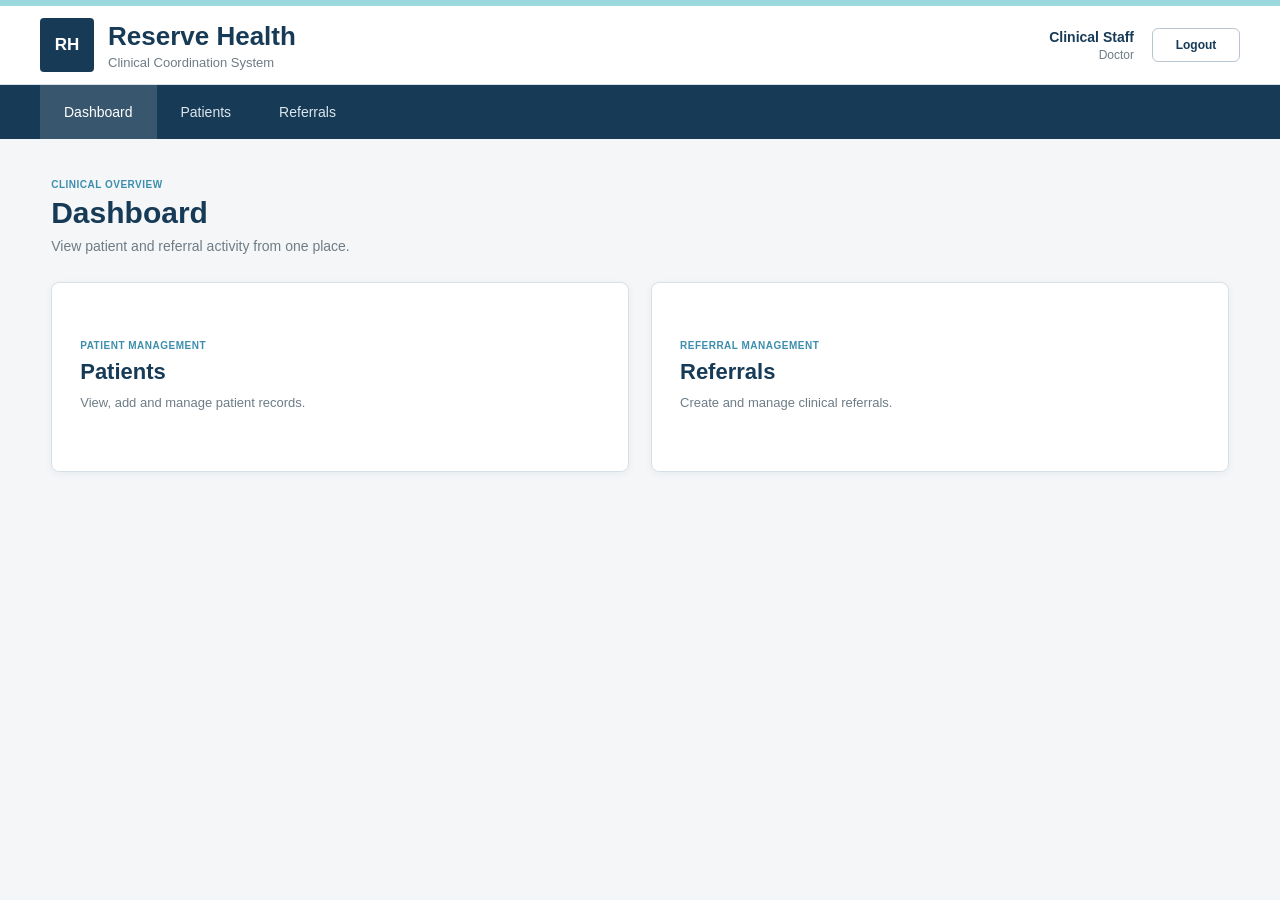
==== commit 63a656de: "Separated dashboard patient and referral pages and improved shared styling- mostyl restructed now" ====
--- a/CODE/Frontend/index.html
+++ b/CODE/Frontend/index.html
@@ -4,8 +4,12 @@
 <head>
     <meta charset="UTF-8">
     <meta name="viewport" content="width=device-width, initial-scale=1.0">
-    <title>Reserve Health</title>
-    <link rel="stylesheet" href="styles.css">
+
+    <title>Reserve Health - Dashboard</title>
+
+    <link rel="stylesheet" href="css/shared.css">
+    <link rel="stylesheet" href="css/dashboard.css">
+
 </head>
 
 <body>
@@ -44,670 +48,81 @@
 
 
 <nav class="main-nav">
-    <a href="index.html" class="active">Patients</a>
+    <a href="index.html" class="active">Dashboard</a>
+    <a href="patient.html">Patients</a>
     <a href="referrals.html">Referrals</a>
 </nav>
 
 
-<main class="app-layout">
+<main class="dashboard-page">
 
-    <section class="patient-panel">
+    <section class="dashboard-heading">
 
-        <div class="section-header">
+        <p class="small-label">
+            Clinical Overview
+        </p>
 
-            <div class="patient-header-top">
+        <h2>
+            Dashboard
+        </h2>
 
-                <div class="patient-heading">
-                    <h2>Patients</h2>
-
-                    <p id="patient-list-description">
-                        Current patient records
-                    </p>
-                </div>
-
-
-                <div class="patient-tools">
-
-                    <button
-                        id="add-patient-button"
-                        class="add-patient-button"
-                        type="button">
-                        + Add Patient
-                    </button>
-
-                    <label
-                        for="patient-search"
-                        class="visually-hidden">
-                        Search patients
-                    </label>
-
-                    <input
-                        type="search"
-                        id="patient-search"
-                        placeholder="Search patients..."
-                        aria-label="Search patients">
-
-                </div>
-
-            </div>
-
-
-            <div class="patient-list-tabs">
-
-                <button
-                    id="active-patients-button"
-                    class="patient-list-tab active"
-                    type="button">
-                    Active Patients
-                </button>
-
-                <button
-                    id="archived-patients-button"
-                    class="patient-list-tab"
-                    type="button">
-                    Archived Patients
-                </button>
-
-            </div>
-
-        </div>
-
-
-        <div class="table-container">
-
-            <table class="patient-table">
-
-                <thead>
-
-                    <tr>
-                        <th>ID</th>
-                        <th>Patient</th>
-                        <th>Date of Birth</th>
-                        <th>Status</th>
-                        <th></th>
-                    </tr>
-
-                </thead>
-
-                <tbody id="patient-table-body">
-
-                    <tr>
-                        <td
-                            colspan="5"
-                            class="loading-row">
-                            Loading patient records...
-                        </td>
-                    </tr>
-
-                </tbody>
-
-            </table>
-
-        </div>
+        <p>
+            View patient and referral activity from one place.
+        </p>
 
     </section>
 
 
-    <section class="patient-record">
+    <section class="dashboard-cards">
 
-        <div
-            id="patient-empty"
-            class="empty-record">
+        <a
+            href="patient.html"
+            class="dashboard-card">
 
-            <div class="empty-record-icon">
-                RH
-            </div>
+            <span class="dashboard-card-label">
+                Patient Management
+            </span>
 
-            <h3>No patient selected</h3>
+            <h3>
+                Patients
+            </h3>
 
             <p>
-                Select a patient from the table to view their clinical record.
+                View, add and manage patient records.
             </p>
 
-        </div>
+        </a>
 
 
-        <div
-            id="patient-details"
-            class="hidden">
+        <a
+            href="referrals.html"
+            class="dashboard-card">
 
-            <div class="patient-record-header">
+            <span class="dashboard-card-label">
+                Referral Management
+            </span>
 
-                <div>
+            <h3>
+                Referrals
+            </h3>
 
-                    <p class="small-label">
-                        Patient Record
-                    </p>
+            <p>
+                Create and manage clinical referrals.
+            </p>
 
-                    <h2 id="detail-patient-name">
-                        Patient Name
-                    </h2>
-
-                    <div class="patient-meta">
-
-                        <span id="detail-patient-id">
-                            Patient ID
-                        </span>
-
-                        <span id="detail-patient-dob">
-                            Date of Birth
-                        </span>
-
-                        <span id="detail-patient-location">
-                            Location
-                        </span>
-
-                    </div>
-
-                </div>
-
-
-                <div class="patient-header-actions">
-
-                    <span
-                        id="detail-patient-status"
-                        class="status-badge">
-                        Status
-                    </span>
-
-
-                    <div class="edit-menu">
-
-                        <button
-                            id="edit-patient-button"
-                            class="edit-patient-button"
-                            type="button">
-                            Edit Patient
-                        </button>
-
-
-                        <div
-                            id="edit-options"
-                            class="edit-options hidden">
-
-                            <button
-                                type="button"
-                                onclick="showEditSection('status')">
-                                Status
-                            </button>
-
-                            <button
-                                type="button"
-                                onclick="showEditSection('location')">
-                                Location
-                            </button>
-
-                            <button
-                                type="button"
-                                onclick="showEditSection('history')">
-                                Medical History
-                            </button>
-
-                            <button
-                                type="button"
-                                onclick="showEditSection('allergies')">
-                                Allergies
-                            </button>
-
-                            <button
-                                type="button"
-                                onclick="closeEditOptions()">
-                                Cancel
-                            </button>
-
-                        </div>
-
-                    </div>
-
-
-                    <button
-                        id="archive-patient-button"
-                        class="archive-patient-button"
-                        type="button">
-                        Archive Patient
-                    </button>
-
-                </div>
-
-            </div>
-
-
-            <div class="record-tabs">
-
-                <button
-                    class="tab-button active"
-                    data-tab="summary">
-                    Summary
-                </button>
-
-                <button
-                    class="tab-button"
-                    data-tab="referrals">
-                    Referrals
-                </button>
-
-            </div>
-
-
-            <div
-                class="tab-content active-tab"
-                id="summary">
-
-                <div class="record-grid">
-
-                    <section class="record-section">
-
-                        <h3>
-                            Medical History
-                        </h3>
-
-                        <p id="detail-medical-history">
-                            No medical history available.
-                        </p>
-
-                    </section>
-
-
-                    <section class="record-section allergy-section">
-
-                        <h3>
-                            Allergies
-                        </h3>
-
-                        <p id="detail-allergies">
-                            No allergy information available.
-                        </p>
-
-                    </section>
-
-                </div>
-
-            </div>
-
-
-            <div
-                class="tab-content"
-                id="referrals">
-
-                <section class="referral-summary">
-
-                    <h3>
-                        Referral Information
-                    </h3>
-
-                    <p>
-                        View and manage referrals for this patient.
-                    </p>
-
-                    <a
-                        href="referrals.html"
-                        class="view-button">
-                        Open Referrals
-                    </a>
-
-                </section>
-
-            </div>
-
-
-            <div
-                id="edit-status-section"
-                class="edit-section hidden">
-
-                <h3>
-                    Edit Status
-                </h3>
-
-                <label for="edit-status">
-                    Patient status
-                </label>
-
-                <select
-                    id="edit-status"
-                    required>
-
-                    <option value="Admitted">
-                        Admitted
-                    </option>
-
-                    <option value="Active">
-                        Active
-                    </option>
-
-                    <option value="Follow-up">
-                        Follow-up
-                    </option>
-
-                </select>
-
-
-                <div class="edit-actions">
-
-                    <button
-                        type="button"
-                        onclick="savePatientField('status')">
-                        Save
-                    </button>
-
-                    <button
-                        type="button"
-                        onclick="closeEditSection('status')">
-                        Cancel
-                    </button>
-
-                </div>
-
-            </div>
-
-
-            <div
-                id="edit-location-section"
-                class="edit-section hidden">
-
-                <h3>
-                    Edit Location
-                </h3>
-
-                <label for="edit-location">
-                    Patient location
-                </label>
-
-                <input
-                    id="edit-location"
-                    type="text"
-                    maxlength="100"
-                    placeholder="e.g. Ward 3B">
-
-                <div class="edit-actions">
-
-                    <button
-                        type="button"
-                        onclick="savePatientField('location')">
-                        Save
-                    </button>
-
-                    <button
-                        type="button"
-                        onclick="closeEditSection('location')">
-                        Cancel
-                    </button>
-
-                </div>
-
-            </div>
-
-
-            <div
-                id="edit-history-section"
-                class="edit-section hidden">
-
-                <h3>
-                    Edit Medical History
-                </h3>
-
-                <textarea
-                    id="edit-medical-history"
-                    maxlength="1000"
-                    aria-label="Medical history">
-                </textarea>
-
-                <div class="edit-actions">
-
-                    <button
-                        type="button"
-                        onclick="savePatientField('history')">
-                        Save
-                    </button>
-
-                    <button
-                        type="button"
-                        onclick="closeEditSection('history')">
-                        Cancel
-                    </button>
-
-                </div>
-
-            </div>
-
-
-            <div
-                id="edit-allergies-section"
-                class="edit-section hidden">
-
-                <h3>
-                    Edit Allergies
-                </h3>
-
-                <textarea
-                    id="edit-allergies"
-                    maxlength="500"
-                    aria-label="Allergies">
-                </textarea>
-
-                <div class="edit-actions">
-
-                    <button
-                        type="button"
-                        onclick="savePatientField('allergies')">
-                        Save
-                    </button>
-
-                    <button
-                        type="button"
-                        onclick="closeEditSection('allergies')">
-                        Cancel
-                    </button>
-
-                </div>
-
-            </div>
-
-        </div>
+        </a>
 
     </section>
 
 </main>
 
 
-<div
-    id="add-patient-modal"
-    class="patient-modal hidden"
-    role="dialog"
-    aria-modal="true"
-    aria-labelledby="add-patient-title">
-
-    <div class="patient-modal-card">
-
-        <div class="patient-modal-header">
-
-            <div>
-
-                <p class="small-label">
-                    Patient Management
-                </p>
-
-                <h2 id="add-patient-title">
-                    Add Patient
-                </h2>
-
-            </div>
-
-            <button
-                id="close-add-patient-button"
-                class="modal-close-button"
-                type="button"
-                aria-label="Close add patient form">
-                ×
-            </button>
-
-        </div>
-
-
-        <div
-            id="add-patient-message"
-            class="form-message hidden">
-        </div>
-
-
-        <form
-            id="add-patient-form"
-            novalidate>
-
-            <div class="patient-form-grid">
-
-
-                <div class="form-field">
-
-                    <label for="add-first-name">
-                        First name
-                        <span class="required-mark">*</span>
-                    </label>
-
-                    <input
-                        id="add-first-name"
-                        type="text"
-                        maxlength="50"
-                        autocomplete="off">
-
-                </div>
-
-
-                <div class="form-field">
-
-                    <label for="add-last-name">
-                        Last name
-                        <span class="required-mark">*</span>
-                    </label>
-
-                    <input
-                        id="add-last-name"
-                        type="text"
-                        maxlength="50"
-                        autocomplete="off">
-
-                </div>
-
-
-                <div class="form-field">
-
-                    <label for="add-date-of-birth">
-                        Date of birth
-                        <span class="required-mark">*</span>
-                    </label>
-
-                    <input
-                        id="add-date-of-birth"
-                        type="date">
-
-                </div>
-
-
-                <div class="form-field">
-
-                    <label for="add-status">
-                        Status
-                    </label>
-
-                    <select id="add-status">
-
-                        <option value="Admitted">
-                            Admitted
-                        </option>
-
-                        <option value="Active">
-                            Active
-                        </option>
-
-                        <option value="Follow-up">
-                            Follow-up
-                        </option>
-
-                    </select>
-
-                </div>
-
-
-                <div class="form-field full-form-field">
-
-                    <label for="add-location">
-                        Location
-                    </label>
-
-                    <input
-                        id="add-location"
-                        type="text"
-                        maxlength="100"
-                        placeholder="e.g. Ward 3B">
-
-                </div>
-
-
-                <div class="form-field full-form-field">
-
-                    <label for="add-medical-history">
-                        Medical history
-                    </label>
-
-                    <textarea
-                        id="add-medical-history"
-                        maxlength="1000"
-                        placeholder="Enter relevant medical history">
-                    </textarea>
-
-                    <div class="field-help">
-                        Maximum 1000 characters
-                    </div>
-
-                </div>
-
-
-                <div class="form-field full-form-field">
-
-                    <label for="add-allergies">
-                        Allergies
-                    </label>
-
-                    <textarea
-                        id="add-allergies"
-                        maxlength="500"
-                        placeholder="Enter known allergies or leave blank">
-                    </textarea>
-
-                    <div class="field-help">
-                        Maximum 500 characters
-                    </div>
-
-                </div>
-
-            </div>
-
-
-            <div class="patient-modal-actions">
-
-                <button
-                    id="cancel-add-patient-button"
-                    class="secondary-button"
-                    type="button">
-                    Cancel
-                </button>
-
-                <button
-                    id="save-new-patient-button"
-                    class="primary-button"
-                    type="submit">
-                    Save Patient
-                </button>
-
-            </div>
-
-        </form>
-
-    </div>
-
-</div>
-
-
-<script src="script.js"></script>
+<script>
+function logout() {
+    window.location.href =
+        "../HospitalManagementSystem/Pages/Login.html";
+}
+</script>
 
 </body>
 
--- a/CODE/Frontend/css/shared.css
+++ b/CODE/Frontend/css/shared.css
@@ -0,0 +1,1591 @@
+:root {
+    --navy: #173b57;
+    --navy-dark: #102f45;
+    --blue: #3d8ead;
+    --teal: #9bd9de;
+    --background: #f4f6f8;
+    --white: #ffffff;
+    --border: #d9e0e5;
+    --text: #243746;
+    --muted: #6e7c86;
+    --light-blue: #edf5f7;
+    --warning: #c58b27;
+    --danger: #b54c4c;
+}
+
+
+* {
+    margin: 0;
+    padding: 0;
+    box-sizing: border-box;
+}
+
+
+body {
+    font-family: Arial, Helvetica, sans-serif;
+    background: var(--background);
+    color: var(--text);
+}
+
+
+button,
+input,
+select,
+textarea {
+    font-family: inherit;
+}
+
+
+.topbar {
+    min-height: 78px;
+
+    display: flex;
+    align-items: center;
+    justify-content: space-between;
+
+    padding: 12px 40px;
+
+    background: var(--white);
+
+    border-top: 6px solid var(--teal);
+    border-bottom: 1px solid var(--border);
+}
+
+
+.topbar-left {
+    display: flex;
+    align-items: center;
+
+    gap: 14px;
+}
+
+
+.logo-box {
+    width: 54px;
+    height: 54px;
+
+    display: flex;
+    align-items: center;
+    justify-content: center;
+
+    background: var(--navy);
+    color: var(--white);
+
+    font-size: 17px;
+    font-weight: 700;
+
+    border-radius: 4px;
+}
+
+
+.brand-details h1 {
+    color: var(--navy);
+
+    font-size: 26px;
+    font-weight: 700;
+}
+
+
+.brand-details p {
+    margin-top: 3px;
+
+    color: var(--muted);
+
+    font-size: 13px;
+}
+
+
+.topbar-right {
+    display: flex;
+    align-items: center;
+
+    gap: 18px;
+}
+
+
+.staff-details {
+    display: flex;
+    flex-direction: column;
+
+    text-align: right;
+}
+
+
+.staff-name {
+    color: var(--navy);
+
+    font-size: 14px;
+    font-weight: 600;
+}
+
+
+.role {
+    margin-top: 3px;
+
+    color: var(--muted);
+
+    font-size: 12px;
+}
+
+
+.logout-button {
+    min-width: 88px;
+
+    padding: 9px 14px;
+
+    border: 1px solid #b9c6cf;
+    border-radius: 6px;
+
+    background: var(--white);
+    color: var(--navy);
+
+    font-size: 12px;
+    font-weight: 600;
+
+    cursor: pointer;
+}
+
+
+.logout-button:hover {
+    background: var(--light-blue);
+    border-color: var(--blue);
+}
+
+
+.main-nav {
+    height: 54px;
+
+    display: flex;
+    align-items: stretch;
+
+    padding: 0 40px;
+
+    background: var(--navy);
+}
+
+
+.main-nav a {
+    display: flex;
+    align-items: center;
+
+    padding: 0 24px;
+
+    color: #dce6eb;
+
+    text-decoration: none;
+
+    font-size: 14px;
+}
+
+
+.main-nav a:hover {
+    background: rgba(255, 255, 255, 0.08);
+    color: var(--white);
+}
+
+
+.main-nav a.active {
+    background: rgba(255, 255, 255, 0.14);
+    color: var(--white);
+}
+
+
+.app-layout {
+    width: min(1500px, 96%);
+
+    margin: 28px auto;
+
+    display: grid;
+
+    grid-template-columns:
+        minmax(580px, 1.03fr)
+        minmax(520px, 1fr);
+
+    gap: 24px;
+}
+
+
+.patient-panel,
+.patient-record {
+    background: var(--white);
+
+    border: 1px solid var(--border);
+    border-radius: 8px;
+
+    overflow: hidden;
+
+    box-shadow:
+        0 2px 8px
+        rgba(23, 59, 87, 0.05);
+}
+
+
+.section-header {
+    padding: 22px 26px 0;
+
+    border-bottom: 1px solid var(--border);
+}
+
+
+.patient-header-top {
+    display: flex;
+    justify-content: space-between;
+    align-items: center;
+
+    gap: 24px;
+}
+
+
+.patient-heading {
+    flex-shrink: 0;
+}
+
+
+.section-header h2 {
+    color: var(--navy);
+
+    font-size: 23px;
+    font-weight: 700;
+}
+
+
+.section-header p {
+    margin-top: 4px;
+
+    color: var(--muted);
+
+    font-size: 12px;
+}
+
+
+.patient-tools {
+    display: flex;
+    align-items: center;
+
+    gap: 10px;
+}
+
+
+.add-patient-button {
+    height: 42px;
+
+    padding: 0 17px;
+
+    border: 1px solid #0f5675;
+    border-radius: 5px;
+
+    background: #0f5675;
+    color: var(--white);
+
+    cursor: pointer;
+
+    white-space: nowrap;
+
+    font-size: 12px;
+    font-weight: 700;
+}
+
+
+.add-patient-button:hover {
+    background: #0b435c;
+}
+
+
+#patient-search {
+    width: 270px;
+    height: 42px;
+
+    padding: 0 13px;
+
+    border: 1px solid #cbd5dc;
+    border-radius: 5px;
+
+    background: var(--white);
+    color: var(--text);
+
+    font-size: 12px;
+
+    outline: none;
+}
+
+
+#patient-search:focus {
+    border-color: var(--blue);
+
+    box-shadow:
+        0 0 0 2px
+        rgba(61, 142, 173, 0.12);
+}
+
+
+.patient-list-tabs {
+    display: flex;
+
+    gap: 4px;
+
+    margin-top: 18px;
+}
+
+
+.patient-list-tab {
+    padding: 10px 14px 9px;
+
+    border: none;
+    border-bottom: 3px solid transparent;
+
+    background: transparent;
+    color: var(--muted);
+
+    cursor: pointer;
+
+    font-size: 12px;
+    font-weight: 600;
+}
+
+
+.patient-list-tab:hover {
+    color: var(--navy);
+}
+
+
+.patient-list-tab.active {
+    border-bottom-color: var(--blue);
+
+    color: var(--navy);
+}
+
+
+.table-container {
+    overflow-x: auto;
+}
+
+
+.patient-table {
+    width: 100%;
+
+    border-collapse: collapse;
+}
+
+
+.patient-table th {
+    padding: 14px 17px;
+
+    background: #eef2f4;
+
+    border-bottom: 1px solid var(--border);
+
+    color: #52616b;
+
+    text-align: left;
+
+    font-size: 10px;
+    font-weight: 700;
+
+    text-transform: uppercase;
+    letter-spacing: 0.04em;
+}
+
+
+.patient-table td {
+    padding: 16px 17px;
+
+    border-bottom: 1px solid #e7ebee;
+
+    font-size: 12px;
+
+    vertical-align: middle;
+}
+
+
+.patient-table tbody tr:hover {
+    background: #f8fafb;
+}
+
+
+.status-pill {
+    display: inline-block;
+
+    padding: 5px 8px;
+
+    border: 1px solid #c9dce2;
+    border-radius: 4px;
+
+    background: var(--light-blue);
+    color: var(--navy);
+
+    font-size: 10px;
+    font-weight: 700;
+}
+
+
+.view-button {
+    display: inline-block;
+
+    padding: 7px 12px;
+
+    border: 1px solid var(--blue);
+    border-radius: 5px;
+
+    background: var(--white);
+    color: var(--blue);
+
+    cursor: pointer;
+
+    text-decoration: none;
+
+    font-size: 11px;
+}
+
+
+.view-button:hover {
+    background: var(--blue);
+    color: var(--white);
+}
+
+
+.loading-row {
+    text-align: center;
+
+    color: var(--muted);
+}
+
+
+.patient-record {
+    min-height: 560px;
+}
+
+
+.empty-record {
+    min-height: 560px;
+
+    display: flex;
+    flex-direction: column;
+    justify-content: center;
+    align-items: center;
+
+    padding: 40px;
+
+    text-align: center;
+
+    color: var(--muted);
+}
+
+
+.empty-record-icon {
+    width: 46px;
+    height: 46px;
+
+    display: flex;
+    align-items: center;
+    justify-content: center;
+
+    margin-bottom: 16px;
+
+    border-radius: 50%;
+
+    background: var(--light-blue);
+    color: var(--navy);
+
+    font-size: 12px;
+    font-weight: 700;
+}
+
+
+.empty-record h3 {
+    margin-bottom: 7px;
+
+    color: var(--navy);
+
+    font-size: 20px;
+}
+
+
+.empty-record p {
+    max-width: 330px;
+
+    font-size: 13px;
+    line-height: 1.5;
+}
+
+
+.patient-record-header {
+    display: flex;
+    justify-content: space-between;
+    align-items: flex-start;
+
+    gap: 18px;
+
+    padding: 24px 26px;
+
+    border-bottom: 1px solid var(--border);
+}
+
+
+.small-label {
+    margin-bottom: 5px;
+
+    color: var(--muted);
+
+    font-size: 9px;
+    font-weight: 700;
+
+    text-transform: uppercase;
+}
+
+
+.patient-record-header h2 {
+    color: var(--navy);
+
+    font-size: 24px;
+}
+
+
+.patient-meta {
+    display: flex;
+    flex-wrap: wrap;
+
+    gap: 6px 18px;
+
+    margin-top: 9px;
+
+    color: var(--muted);
+
+    font-size: 11px;
+}
+
+
+.patient-meta span {
+    white-space: nowrap;
+}
+
+
+.patient-header-actions {
+    display: flex;
+    align-items: center;
+    flex-wrap: wrap;
+
+    gap: 8px;
+}
+
+
+.status-badge {
+    padding: 7px 10px;
+
+    border: 1px solid #c9dce2;
+    border-radius: 4px;
+
+    background: var(--light-blue);
+    color: var(--navy);
+
+    font-size: 10px;
+    font-weight: 700;
+}
+
+
+.edit-menu {
+    position: relative;
+}
+
+
+.edit-patient-button,
+.archive-patient-button {
+    height: 36px;
+
+    padding: 0 12px;
+
+    border-radius: 5px;
+
+    background: var(--white);
+
+    cursor: pointer;
+
+    font-size: 11px;
+    font-weight: 600;
+}
+
+
+.edit-patient-button {
+    border: 1px solid var(--blue);
+
+    color: var(--navy);
+}
+
+
+.edit-patient-button:hover {
+    background: var(--light-blue);
+}
+
+
+.archive-patient-button {
+    border: 1px solid #c5ced5;
+
+    color: #596871;
+}
+
+
+.archive-patient-button:hover {
+    background: #f4f6f7;
+}
+
+
+.edit-options {
+    position: absolute;
+
+    top: 41px;
+    right: 0;
+
+    width: 175px;
+
+    padding: 5px;
+
+    border: 1px solid #cfd8df;
+    border-radius: 5px;
+
+    background: var(--white);
+
+    z-index: 20;
+
+    box-shadow:
+        0 5px 12px
+        rgba(0, 0, 0, 0.12);
+}
+
+
+.edit-options button {
+    width: 100%;
+
+    display: block;
+
+    padding: 9px 10px;
+
+    border: none;
+    border-radius: 3px;
+
+    background: var(--white);
+    color: var(--navy);
+
+    text-align: left;
+
+    cursor: pointer;
+
+    font-size: 11px;
+}
+
+
+.edit-options button:hover {
+    background: var(--light-blue);
+}
+
+
+.record-tabs {
+    display: flex;
+
+    padding: 0 22px;
+
+    border-bottom: 1px solid var(--border);
+
+    background: #fafbfc;
+}
+
+
+.tab-button {
+    padding: 13px 15px;
+
+    border: none;
+    border-bottom: 3px solid transparent;
+
+    background: transparent;
+    color: var(--muted);
+
+    cursor: pointer;
+
+    font-size: 11px;
+}
+
+
+.tab-button.active {
+    border-bottom-color: var(--blue);
+
+    color: var(--navy);
+
+    font-weight: 700;
+}
+
+
+.tab-content {
+    display: none;
+}
+
+
+.tab-content.active-tab {
+    display: block;
+}
+
+
+.record-grid {
+    display: grid;
+
+    grid-template-columns: 1fr 1fr;
+
+    gap: 14px;
+
+    padding: 20px;
+}
+
+
+.record-section {
+    min-height: 135px;
+
+    padding: 17px;
+
+    border: 1px solid var(--border);
+    border-radius: 5px;
+
+    background: var(--white);
+}
+
+
+.record-section h3,
+.referral-summary h3 {
+    margin-bottom: 9px;
+
+    color: var(--navy);
+
+    font-size: 12px;
+}
+
+
+.record-section p,
+.referral-summary p {
+    color: #4e5c65;
+
+    font-size: 11px;
+    line-height: 1.6;
+}
+
+
+.allergy-section {
+    border-left: 4px solid var(--warning);
+}
+
+
+.referral-summary {
+    margin: 20px;
+
+    padding: 18px;
+
+    border: 1px solid var(--border);
+    border-radius: 5px;
+}
+
+
+.referral-summary .view-button {
+    margin-top: 14px;
+}
+
+
+.edit-section {
+    margin: 18px 20px;
+
+    padding: 17px;
+
+    border: 1px solid var(--border);
+    border-radius: 5px;
+
+    background: #f8fafb;
+}
+
+
+.edit-section h3 {
+    margin-bottom: 11px;
+
+    color: var(--navy);
+
+    font-size: 13px;
+}
+
+
+.edit-section label {
+    display: block;
+
+    margin-bottom: 6px;
+
+    font-size: 11px;
+    font-weight: 600;
+}
+
+
+.edit-section input,
+.edit-section select,
+.edit-section textarea {
+    width: 100%;
+
+    padding: 9px 10px;
+
+    border: 1px solid #b8c5ce;
+    border-radius: 4px;
+
+    background: var(--white);
+
+    color: var(--text);
+
+    font-size: 12px;
+
+    outline: none;
+}
+
+
+.edit-section input:focus,
+.edit-section select:focus,
+.edit-section textarea:focus {
+    border-color: var(--blue);
+}
+
+
+.edit-section textarea {
+    min-height: 95px;
+
+    resize: vertical;
+}
+
+
+.edit-actions {
+    display: flex;
+
+    gap: 8px;
+
+    margin-top: 11px;
+}
+
+
+.edit-actions button {
+    padding: 8px 12px;
+
+    border: 1px solid var(--blue);
+    border-radius: 4px;
+
+    background: var(--white);
+    color: var(--navy);
+
+    cursor: pointer;
+
+    font-size: 11px;
+}
+
+
+.edit-actions button:hover {
+    background: var(--light-blue);
+}
+
+
+.patient-modal {
+    position: fixed;
+
+    inset: 0;
+
+    z-index: 1000;
+
+    display: flex;
+    align-items: center;
+    justify-content: center;
+
+    padding: 24px;
+
+    background: rgba(20, 36, 48, 0.45);
+}
+
+
+.patient-modal.hidden {
+    display: none;
+}
+
+
+.patient-modal-card {
+    width: min(620px, 100%);
+
+    max-height: 90vh;
+
+    overflow-y: auto;
+
+    border: 1px solid var(--border);
+    border-radius: 8px;
+
+    background: var(--white);
+
+    box-shadow:
+        0 12px 35px
+        rgba(0, 0, 0, 0.22);
+}
+
+
+.patient-modal-header {
+    display: flex;
+    align-items: flex-start;
+    justify-content: space-between;
+
+    padding: 18px 20px;
+
+    border-bottom: 1px solid var(--border);
+}
+
+
+.patient-modal-header h2 {
+    color: var(--navy);
+
+    font-size: 19px;
+}
+
+
+.modal-close-button {
+    width: 30px;
+    height: 30px;
+
+    border: 1px solid var(--border);
+    border-radius: 4px;
+
+    background: var(--white);
+    color: var(--navy);
+
+    cursor: pointer;
+
+    font-size: 18px;
+}
+
+
+.modal-close-button:hover {
+    background: var(--light-blue);
+}
+
+
+#add-patient-form {
+    padding: 20px;
+}
+
+
+.patient-form-grid {
+    display: grid;
+
+    grid-template-columns: 1fr 1fr;
+
+    gap: 15px;
+}
+
+
+.form-field {
+    display: flex;
+    flex-direction: column;
+
+    gap: 6px;
+}
+
+
+.full-form-field {
+    grid-column: 1 / -1;
+}
+
+
+.form-field label {
+    font-size: 11px;
+    font-weight: 700;
+}
+
+
+.required-mark {
+    color: var(--danger);
+}
+
+
+.form-field input,
+.form-field select,
+.form-field textarea {
+    width: 100%;
+
+    padding: 9px 10px;
+
+    border: 1px solid #b8c5ce;
+    border-radius: 4px;
+
+    background: var(--white);
+    color: var(--text);
+
+    font-size: 11px;
+
+    outline: none;
+}
+
+
+.form-field input:focus,
+.form-field select:focus,
+.form-field textarea:focus {
+    border-color: var(--blue);
+
+    box-shadow:
+        0 0 0 2px
+        rgba(61, 142, 173, 0.12);
+}
+
+
+.form-field textarea {
+    min-height: 75px;
+
+    resize: vertical;
+}
+
+
+.field-help {
+    color: var(--muted);
+
+    font-size: 9px;
+
+    text-align: right;
+}
+
+
+.patient-modal-actions {
+    display: flex;
+    justify-content: flex-end;
+
+    gap: 9px;
+
+    margin-top: 18px;
+    padding-top: 15px;
+
+    border-top: 1px solid var(--border);
+}
+
+
+.primary-button,
+.secondary-button {
+    padding: 8px 14px;
+
+    border-radius: 4px;
+
+    cursor: pointer;
+
+    font-size: 11px;
+    font-weight: 600;
+}
+
+
+.primary-button {
+    border: 1px solid var(--navy);
+
+    background: var(--navy);
+    color: var(--white);
+}
+
+
+.primary-button:hover {
+    background: var(--blue);
+    border-color: var(--blue);
+}
+
+
+.primary-button:disabled {
+    opacity: 0.55;
+
+    cursor: not-allowed;
+}
+
+
+.secondary-button {
+    border: 1px solid var(--border);
+
+    background: var(--white);
+    color: var(--navy);
+}
+
+
+.secondary-button:hover {
+    background: var(--light-blue);
+}
+
+
+.form-message {
+    margin: 16px 20px 0;
+
+    padding: 10px 12px;
+
+    border: 1px solid var(--border);
+    border-radius: 4px;
+
+    font-size: 11px;
+}
+
+
+.form-message.error {
+    border-color: #d8aaaa;
+
+    background: #fff3f3;
+    color: #8e3535;
+}
+
+
+.form-message.success {
+    border-color: #9bcbb3;
+
+    background: #f0faf5;
+    color: #256143;
+}
+
+
+.hidden {
+    display: none !important;
+}
+
+
+.visually-hidden {
+    position: absolute;
+
+    width: 1px;
+    height: 1px;
+
+    padding: 0;
+    margin: -1px;
+
+    overflow: hidden;
+
+    clip: rect(0, 0, 0, 0);
+
+    white-space: nowrap;
+
+    border: 0;
+}
+
+
+.referral-page {
+    min-height: 100vh;
+
+    padding: 50px 20px;
+
+    background-color: #FFD6A3;
+}
+
+
+.referral-card {
+    max-width: 600px;
+
+    margin: 0 auto 40px;
+    padding: 30px;
+
+    background-color: #E8D7C3;
+
+    border-radius: 18px;
+}
+
+
+.referral-card h1 {
+    margin-bottom: 10px;
+
+    color: #826849;
+
+    text-align: center;
+}
+
+
+.referral-card h2 {
+    margin-bottom: 25px;
+
+    color: #4F473C;
+
+    text-align: center;
+}
+
+
+.referral-card label {
+    display: block;
+
+    margin-top: 15px;
+    margin-bottom: 5px;
+
+    color: #4F473C;
+}
+
+
+.referral-card textarea,
+.referral-card select {
+    width: 100%;
+
+    padding: 10px;
+
+    border: 1px solid #826849;
+    border-radius: 8px;
+}
+
+
+.referral-card textarea {
+    min-height: 100px;
+}
+
+
+.referral-card button {
+    width: 100%;
+
+    margin-top: 20px;
+    padding: 12px;
+
+    border: none;
+    border-radius: 8px;
+
+    background-color: #826849;
+    color: white;
+
+    cursor: pointer;
+}
+
+
+#referralMessage {
+    margin-top: 15px;
+
+    text-align: center;
+}
+
+
+.referral-list-section {
+    max-width: 600px;
+
+    margin: 0 auto;
+    padding: 30px;
+
+    background-color: #E8D7C3;
+
+    border-radius: 18px;
+}
+
+
+.referral-list-section h2 {
+    margin-bottom: 20px;
+
+    color: #826849;
+}
+
+
+.referral-item {
+    margin-bottom: 10px;
+    padding: 15px;
+
+    background: var(--white);
+
+    border-radius: 8px;
+}
+
+
+@media (max-width: 1150px) {
+
+    .app-layout {
+        grid-template-columns: 1fr;
+    }
+
+    .patient-record,
+    .empty-record {
+        min-height: 430px;
+    }
+
+}
+
+
+@media (max-width: 760px) {
+
+    .topbar {
+        padding: 10px 18px;
+    }
+
+    .staff-details {
+        display: none;
+    }
+
+    .main-nav {
+        padding: 0 18px;
+    }
+
+    .patient-header-top {
+        flex-direction: column;
+        align-items: stretch;
+    }
+
+    .patient-tools {
+        width: 100%;
+    }
+
+    #patient-search {
+        width: 100%;
+    }
+
+    .patient-record-header {
+        flex-direction: column;
+    }
+
+    .record-grid {
+        grid-template-columns: 1fr;
+    }
+
+}
+
+
+@media (max-width: 550px) {
+
+    .brand-details h1 {
+        font-size: 19px;
+    }
+
+    .brand-details p {
+        font-size: 10px;
+    }
+
+    .logo-box {
+        width: 44px;
+        height: 44px;
+    }
+
+    .logout-button {
+        min-width: auto;
+
+        padding: 7px 9px;
+    }
+
+    .patient-tools {
+        flex-direction: column;
+    }
+
+    .add-patient-button,
+    #patient-search {
+        width: 100%;
+    }
+
+    .patient-list-tabs {
+        overflow-x: auto;
+    }
+
+    .patient-list-tab {
+        white-space: nowrap;
+    }
+
+    .patient-form-grid {
+        grid-template-columns: 1fr;
+    }
+
+    .full-form-field {
+        grid-column: auto;
+    }
+
+    .dashboard-page {
+    width: min(1200px, 92%);
+    margin: 40px auto;
+}
+
+
+.dashboard-heading {
+    margin-bottom: 26px;
+}
+
+
+.dashboard-heading h2 {
+    margin-bottom: 7px;
+
+    color: var(--navy);
+
+    font-size: 28px;
+}
+
+
+.dashboard-heading > p:last-child {
+    color: var(--muted);
+
+    font-size: 13px;
+}
+
+
+.dashboard-cards {
+    display: grid;
+
+    grid-template-columns:
+        repeat(2, minmax(0, 1fr));
+
+    gap: 20px;
+}
+
+
+.dashboard-card {
+    min-height: 180px;
+
+    display: block;
+
+    padding: 26px;
+
+    border: 1px solid var(--border);
+    border-radius: 8px;
+
+    background: var(--white);
+    color: var(--text);
+
+    text-decoration: none;
+
+    box-shadow:
+        0 2px 8px
+        rgba(23, 59, 87, 0.05);
+}
+
+
+.dashboard-card:hover {
+    border-color: #b9ccd7;
+
+    box-shadow:
+        0 4px 12px
+        rgba(23, 59, 87, 0.08);
+}
+
+
+.dashboard-card-label {
+    color: var(--blue);
+
+    font-size: 10px;
+    font-weight: 700;
+
+    text-transform: uppercase;
+    letter-spacing: 0.04em;
+}
+
+
+.dashboard-card h3 {
+    margin-top: 9px;
+    margin-bottom: 8px;
+
+    color: var(--navy);
+
+    font-size: 21px;
+}
+
+
+.dashboard-card p {
+    color: var(--muted);
+
+    font-size: 12px;
+    line-height: 1.6;
+}
+
+
+@media (max-width: 700px) {
+
+    .dashboard-cards {
+        grid-template-columns: 1fr;
+    }
+
+}
+
+.dashboard-page {
+    width: min(1200px, 92%);
+    margin: 36px auto;
+}
+
+.dashboard-heading {
+    margin-bottom: 28px;
+}
+
+.dashboard-heading .small-label {
+    margin-bottom: 6px;
+
+    color: var(--blue);
+
+    font-size: 10px;
+    font-weight: 700;
+
+    text-transform: uppercase;
+    letter-spacing: 0.05em;
+}
+
+.dashboard-heading h2 {
+    margin-bottom: 8px;
+
+    color: var(--navy);
+
+    font-size: 30px;
+    font-weight: 700;
+}
+
+.dashboard-heading > p:last-child {
+    color: var(--muted);
+
+    font-size: 14px;
+}
+
+.dashboard-cards {
+    display: grid;
+
+    grid-template-columns:
+        repeat(2, minmax(0, 1fr));
+
+    gap: 22px;
+}
+
+.dashboard-card {
+    min-height: 180px;
+
+    display: flex;
+    flex-direction: column;
+    justify-content: center;
+
+    padding: 26px;
+
+    border: 1px solid var(--border);
+    border-radius: 8px;
+
+    background: var(--white);
+    color: var(--text);
+
+    text-decoration: none;
+
+    box-shadow:
+        0 2px 8px
+        rgba(23, 59, 87, 0.05);
+
+    transition:
+        transform 0.15s ease,
+        box-shadow 0.15s ease,
+        border-color 0.15s ease;
+}
+
+.dashboard-card:hover {
+    transform: translateY(-2px);
+
+    border-color: #bdd0da;
+
+    box-shadow:
+        0 5px 14px
+        rgba(23, 59, 87, 0.09);
+}
+
+.dashboard-card-label {
+    margin-bottom: 8px;
+
+    color: var(--blue);
+
+    font-size: 10px;
+    font-weight: 700;
+
+    text-transform: uppercase;
+    letter-spacing: 0.05em;
+}
+
+.dashboard-card h3 {
+    margin-bottom: 8px;
+
+    color: var(--navy);
+
+    font-size: 22px;
+    font-weight: 700;
+}
+
+.dashboard-card p {
+    color: var(--muted);
+
+    font-size: 13px;
+    line-height: 1.6;
+}
+
+@media (max-width: 700px) {
+    .dashboard-cards {
+        grid-template-columns: 1fr;
+    }
+}
+
+}
--- a/CODE/Frontend/css/dashboard.css
+++ b/CODE/Frontend/css/dashboard.css
@@ -0,0 +1,127 @@
+.dashboard-page {
+    width: min(1200px, 92%);
+
+    margin: 40px auto;
+}
+
+
+.dashboard-heading {
+    margin-bottom: 28px;
+}
+
+
+.dashboard-heading .small-label {
+    margin-bottom: 6px;
+
+    color: var(--blue);
+
+    font-size: 10px;
+
+    letter-spacing: 0.05em;
+}
+
+
+.dashboard-heading h2 {
+    margin-bottom: 8px;
+
+    color: var(--navy);
+
+    font-size: 30px;
+    font-weight: 700;
+}
+
+
+.dashboard-heading > p:last-child {
+    color: var(--muted);
+
+    font-size: 14px;
+}
+
+
+.dashboard-cards {
+    display: grid;
+
+    grid-template-columns:
+        repeat(2, minmax(0, 1fr));
+
+    gap: 22px;
+}
+
+
+.dashboard-card {
+    min-height: 190px;
+
+    display: flex;
+    flex-direction: column;
+    justify-content: center;
+
+    padding: 28px;
+
+    border: 1px solid var(--border);
+    border-radius: 8px;
+
+    background: var(--white);
+    color: var(--text);
+
+    text-decoration: none;
+
+    box-shadow:
+        0 2px 8px
+        rgba(23, 59, 87, 0.05);
+
+    transition:
+        transform 0.15s ease,
+        box-shadow 0.15s ease,
+        border-color 0.15s ease;
+}
+
+
+.dashboard-card:hover {
+    transform: translateY(-2px);
+
+    border-color: #bdd0da;
+
+    box-shadow:
+        0 6px 14px
+        rgba(23, 59, 87, 0.08);
+}
+
+
+.dashboard-card-label {
+    margin-bottom: 8px;
+
+    color: var(--blue);
+
+    font-size: 10px;
+    font-weight: 700;
+
+    text-transform: uppercase;
+    letter-spacing: 0.05em;
+}
+
+
+.dashboard-card h3 {
+    margin-bottom: 8px;
+
+    color: var(--navy);
+
+    font-size: 22px;
+    font-weight: 700;
+}
+
+
+.dashboard-card p {
+    color: var(--muted);
+
+    font-size: 13px;
+    line-height: 1.6;
+}
+
+
+@media (max-width: 700px) {
+
+    .dashboard-cards {
+        grid-template-columns: 1fr;
+    }
+
+}
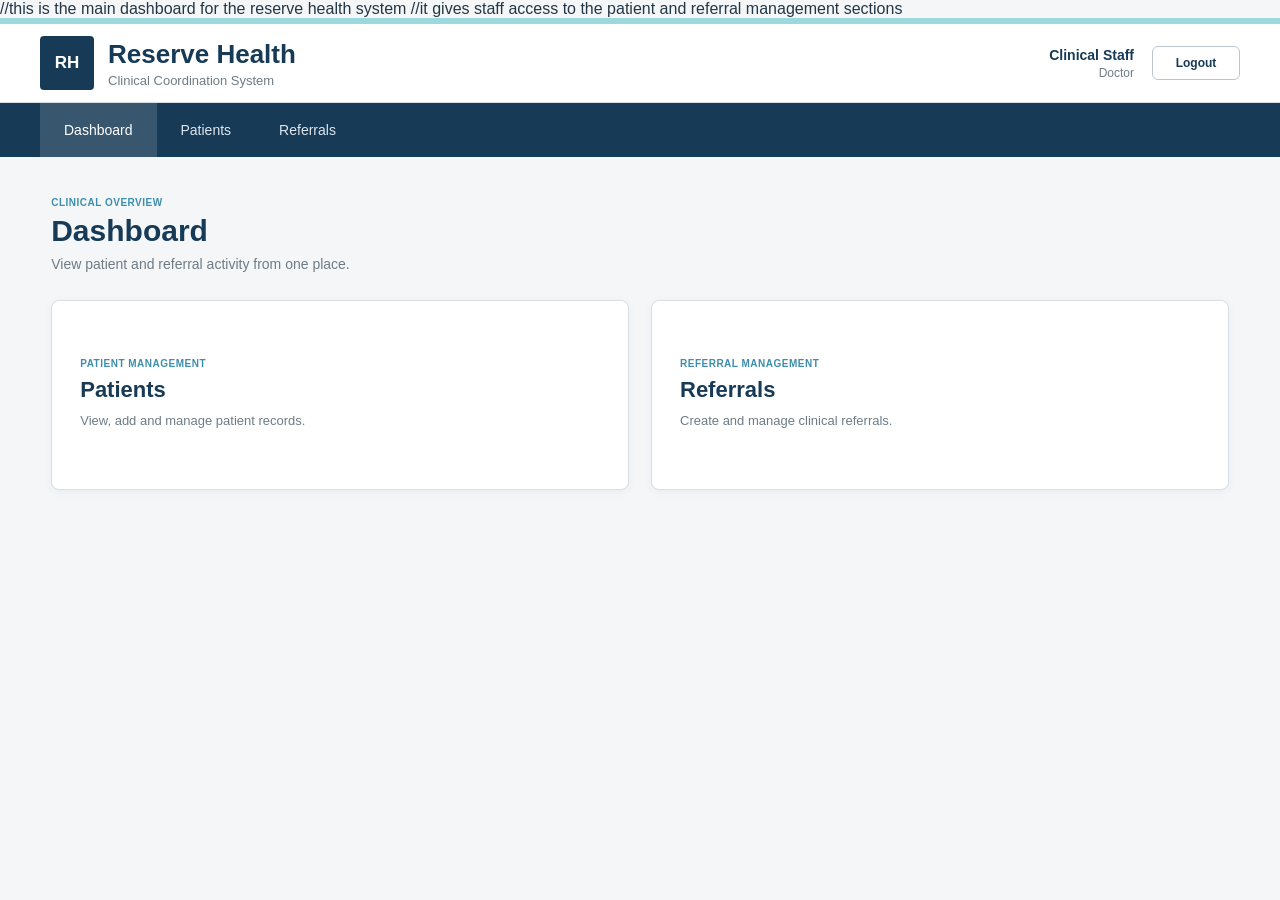
==== commit 646d2d5f: "added comments or edited the format" ====
--- a/CODE/Frontend/index.html
+++ b/CODE/Frontend/index.html
@@ -1,3 +1,5 @@
+//this is the main dashboard for the reserve health system
+//it gives staff access to the patient and referral management sections
 <!DOCTYPE html>
 <html lang="en">
 
@@ -120,7 +122,7 @@
 <script>
 function logout() {
     window.location.href =
-        "../HospitalManagementSystem/Pages/Login.html";
+        "../HospitalManagementSystem/Pages/Login.cshtml";
 }
 </script>
 
--- a/CODE/Frontend/css/shared.css
+++ b/CODE/Frontend/css/shared.css
@@ -1,3 +1,6 @@
+/*the shared styling that is used acorrs the reserve health frontend, it also keeps the mina colours , naviatgation buttons and general layout consistent between pages
+*/
+
 :root {
     --navy: #173b57;
     --navy-dark: #102f45;
--- a/CODE/Frontend/css/dashboard.css
+++ b/CODE/Frontend/css/dashboard.css
@@ -1,3 +1,9 @@
+/*thisnis the styling for the main dhasbaord page
+it contorls the dashbaord layout , headings and patient/ referral cards aswell
+*/
+
+
+
 .dashboard-page {
     width: min(1200px, 92%);
 
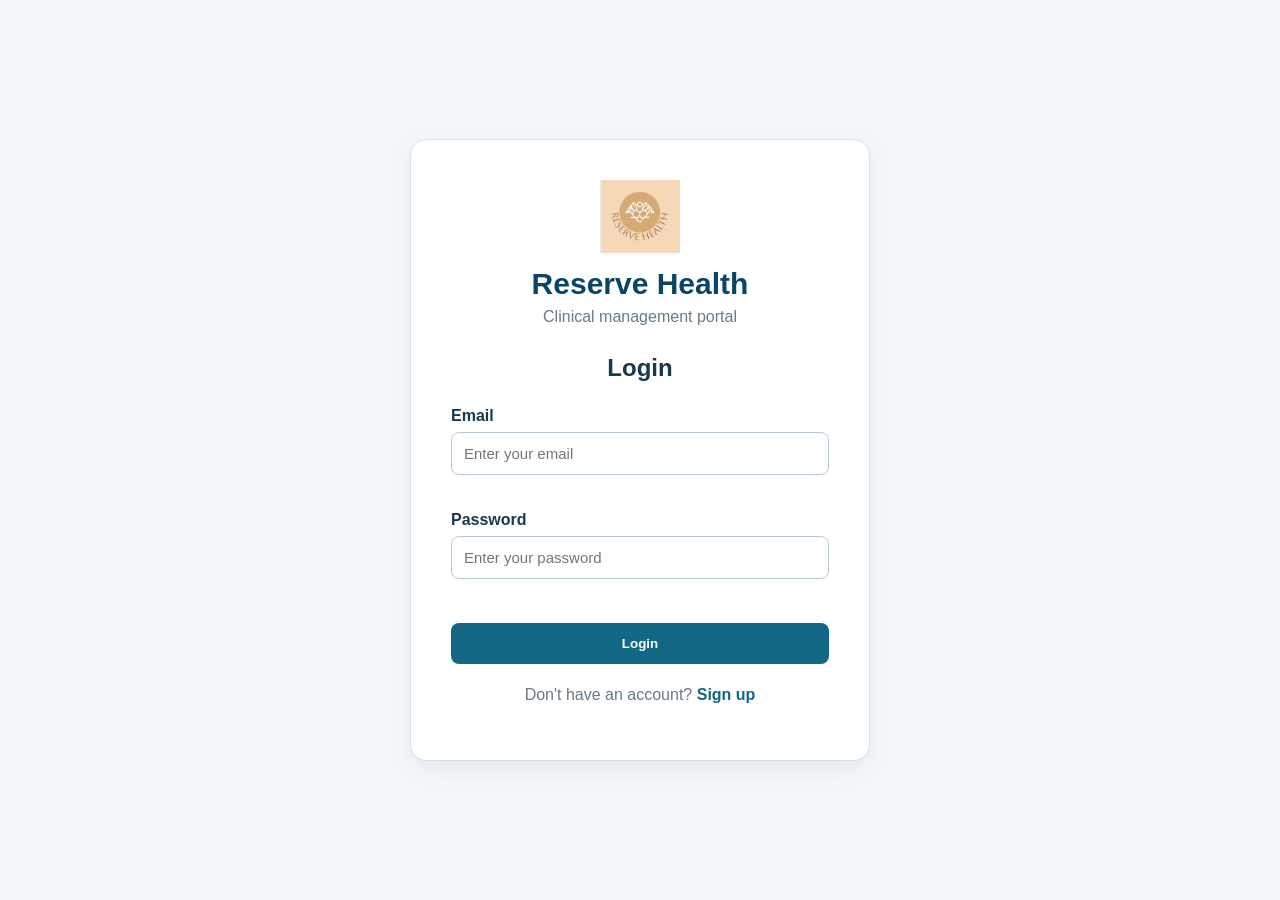
==== commit 449bb515: "finally all of the cdding part is done , had to sort of=ut the razor pages due to differenr servers " ====
--- a/CODE/Frontend/index.html
+++ b/CODE/Frontend/index.html
@@ -1,5 +1,5 @@
-//this is the main dashboard for the reserve health system
-//it gives staff access to the patient and referral management sections
+<!-- this is the main dashboard for the reserve health system -->
+<!-- it gives staff access to the patient and referral management sections -->
 <!DOCTYPE html>
 <html lang="en">
 
@@ -34,8 +34,17 @@
     <div class="topbar-right">
 
         <div class="staff-details">
-            <span class="staff-name">Clinical Staff</span>
-            <span class="role">Doctor</span>
+            <span
+                class="staff-name"
+                id="staff-name">
+                Clinical Staff
+            </span>
+
+            <span
+                class="role"
+                id="staff-role">
+                Doctor
+            </span>
         </div>
 
         <button
@@ -120,10 +129,52 @@
 
 
 <script>
+
+// Gets the current logged in user
+const storedUser =
+    sessionStorage.getItem("reserveHealthUser");
+
+if (!storedUser) {
+
+    // Returns to login if there is no logged in user
+    window.location.href =
+        "login.html";
+
+}
+
+else {
+
+    // Gets the stored user information
+    const currentUser =
+        JSON.parse(storedUser);
+
+    // Shows the logged in staff details
+    document
+        .getElementById("staff-name")
+        .textContent =
+        currentUser.name || "Clinical Staff";
+
+    document
+        .getElementById("staff-role")
+        .textContent =
+        currentUser.role || "Doctor";
+
+}
+
+
+// Logs the current user out of the system
 function logout() {
+
+    // Removes the current user from the session
+    sessionStorage.removeItem(
+        "reserveHealthUser"
+    );
+
+    // Returns to the login page
     window.location.href =
-        "../HospitalManagementSystem/Pages/Login.cshtml";
+        "login.html";
 }
+
 </script>
 
 </body>
